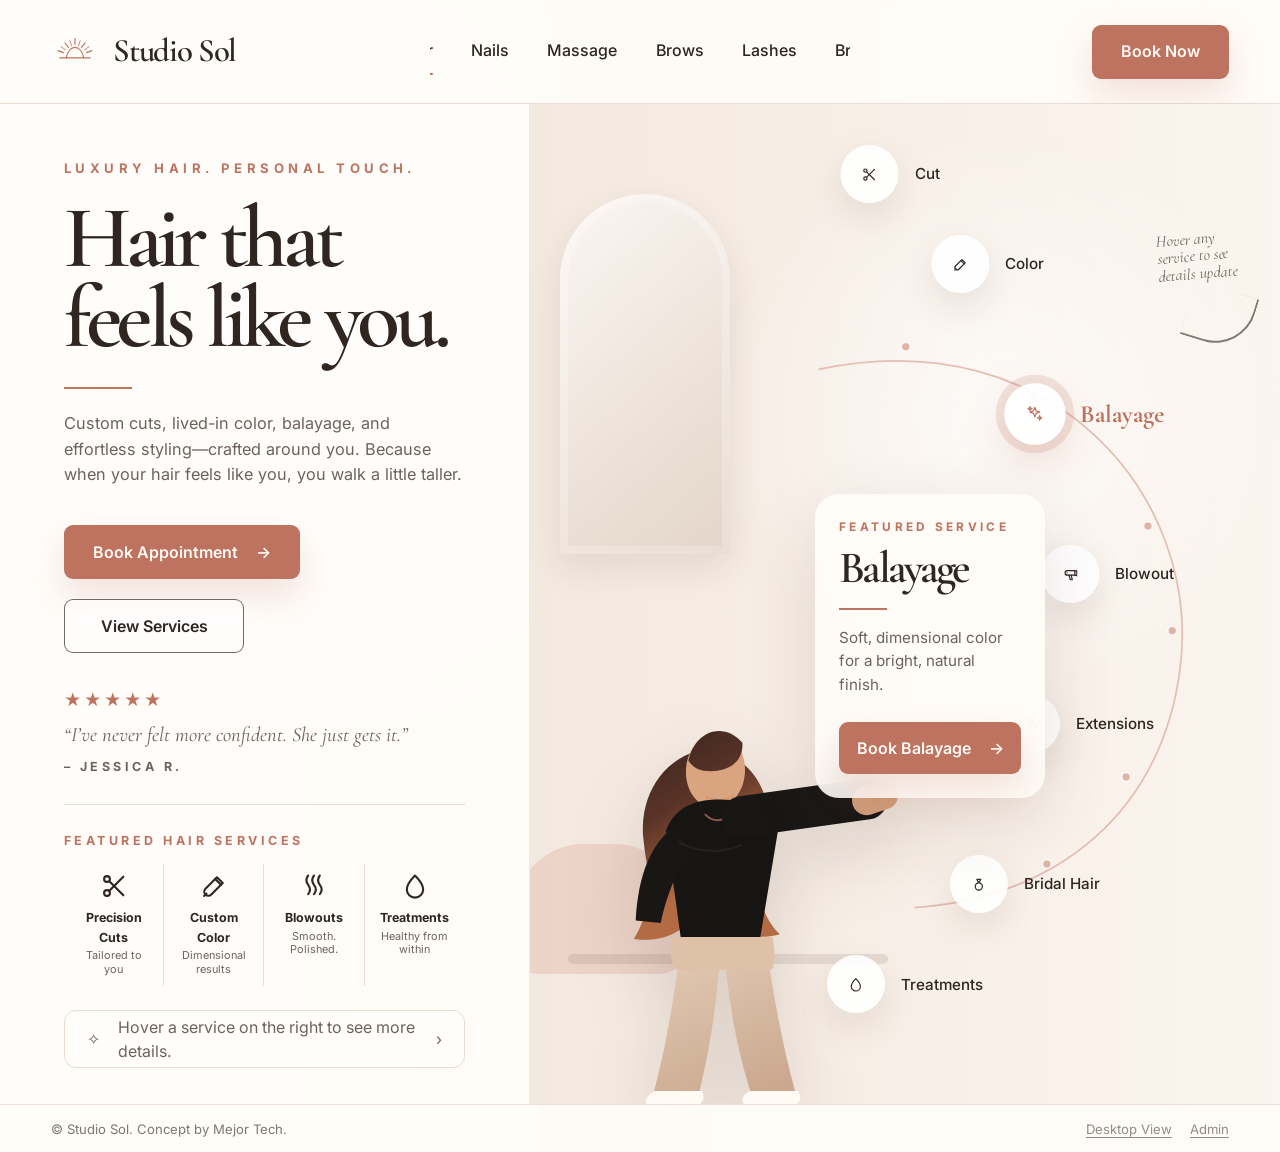
==== index.html @ 0f44be6f "Use fixed model layer and rotating pointer layer markup" ====
<!doctype html>
<html lang="en">
  <head>
    <meta charset="UTF-8" />
    <meta name="viewport" content="width=device-width, initial-scale=1.0" />
    <meta name="description" content="Studio Sol salon landing page concept by Mejor Tech." />
    <title>Studio Sol | Hair that feels like you.</title>
    <link rel="preconnect" href="https://fonts.googleapis.com" />
    <link rel="preconnect" href="https://fonts.gstatic.com" crossorigin />
    <link href="https://fonts.googleapis.com/css2?family=Cormorant+Garamond:wght@500;600;700&family=Inter:wght@400;500;600;700&display=swap" rel="stylesheet" />
    <link rel="preload" href="assets/stylist-body-placeholder.svg" as="image" />
    <link rel="preload" href="assets/stylist-mobile-base.svg" as="image" media="(max-width: 900px)" />
    <link rel="stylesheet" href="styles.css" />
    <script src="app.js" defer></script>
  </head>
  <body>
    <div class="site-frame">
      <header class="site-header" aria-label="Main navigation">
        <a class="brand" href="#top" aria-label="Studio Sol home"><img src="assets/studio-sol-mark.svg" alt="" class="brand__mark" /><span class="brand__name">Studio Sol</span></a>
        <nav class="category-nav" aria-label="Service categories"><a class="category-nav__link category-nav__link--active" href="#hair">Hair</a><a class="category-nav__link" href="#nails">Nails</a><a class="category-nav__link" href="#massage">Massage</a><a class="category-nav__link" href="#brows">Brows</a><a class="category-nav__link" href="#lashes">Lashes</a><a class="category-nav__link" href="#bridal">Bridal</a></nav>
        <a class="button button--small" href="#book">Book Now</a>
      </header>

      <main id="top" class="landing-grid" aria-label="Studio Sol landing page">
        <section class="copy-column" aria-labelledby="hero-title"><div class="copy-column__inner"><p class="eyebrow">Luxury Hair. Personal Touch.</p><h1 id="hero-title" class="hero-title">Hair that feels like you.</h1><div class="title-rule" aria-hidden="true"></div><p class="hero-copy">Custom cuts, lived-in color, balayage, and effortless styling—crafted around you. Because when your hair feels like you, you walk a little taller.</p><div class="hero-actions" aria-label="Primary actions"><a class="button button--primary" href="#book"><span>Book Appointment</span><span aria-hidden="true">→</span></a><a class="button button--secondary" href="#services">View Services</a></div>
          <article class="mobile-service-card" aria-label="Featured service"><div class="mobile-service-card__copy"><p>Featured Service</p><h2 data-service-title>Balayage</h2><span aria-hidden="true"></span><p data-service-description>Soft, dimensional color for a bright, natural finish.</p><a class="button button--primary button--mobile-card" href="#book-balayage" data-service-cta><span>Book Balayage</span><span aria-hidden="true">→</span></a></div><img src="assets/balayage-thumbnail.svg" alt="Dimensional brunette balayage hair waves" /></article>
          <aside class="testimonial" aria-label="Client testimonial"><div class="stars" aria-label="5 star rating">★★★★★</div><blockquote>“I’ve never felt more confident. She just gets it.”</blockquote><p class="testimonial__name">– Jessica R.</p></aside>
          <section class="featured-services" aria-labelledby="featured-title"><h2 id="featured-title">Featured Hair Services</h2><div class="featured-services__grid"><article class="mini-service"><svg aria-hidden="true"><use href="assets/service-icons.svg#icon-scissors"></use></svg><h3>Precision Cuts</h3><p>Tailored to you</p></article><article class="mini-service"><svg aria-hidden="true"><use href="assets/service-icons.svg#icon-brush"></use></svg><h3>Custom Color</h3><p>Dimensional results</p></article><article class="mini-service"><svg aria-hidden="true"><use href="assets/service-icons.svg#icon-waves"></use></svg><h3>Blowouts</h3><p>Smooth. Polished.</p></article><article class="mini-service"><svg aria-hidden="true"><use href="assets/service-icons.svg#icon-droplet"></use></svg><h3>Treatments</h3><p>Healthy from within</p></article></div></section><p class="helper-pill"><span aria-hidden="true">✧</span><span>Hover a service on the right to see more details.</span><span aria-hidden="true">›</span></p></div></section>

        <section class="visual-column" aria-labelledby="services-title" data-photo-mode="showcase" data-pointing-mode="arm">
          <div class="visual-stage visual-stage--desktop"><div class="salon-backdrop" aria-hidden="true"><div class="salon-backdrop__mirror"></div><div class="salon-backdrop__chair"></div><div class="salon-backdrop__shelf"></div></div>
            <div class="stylist-guide model-composite model-composite--desktop" role="img" aria-label="Salon stylist with a fixed photo layer and a movable pointing layer" style="aspect-ratio:410/690;"><img class="model-layer model-body" style="position:absolute;inset:0;width:100%;height:auto;max-width:none;" src="assets/stylist-body-placeholder.svg" alt="" aria-hidden="true" /><span class="model-layer model-arm" aria-hidden="true" style="position:absolute;left:51.5%;top:31.5%;width:62%;height:9%;border-radius:999px;background:#191716;transform-origin:8% 50%;transform:rotate(var(--arm-angle,-8deg));transition:transform 260ms ease,opacity 180ms ease;"><span aria-hidden="true" style="position:absolute;right:-6%;top:14%;width:28%;height:72%;border-radius:999px;background:#d9a47f;transform:rotate(-10deg);"></span></span></div>
            <svg class="service-arc" viewBox="0 0 620 720" aria-hidden="true"><path class="service-arc__path" d="M150 72 C420 15 590 220 565 415 C545 575 430 678 260 690" /><circle cx="250" cy="46" r="5" /><circle cx="395" cy="102" r="5" /><circle cx="528" cy="252" r="5" /><circle cx="556" cy="372" r="5" /><circle cx="503" cy="540" r="5" /><circle cx="412" cy="640" r="5" /></svg>
            <div class="service-node service-node--cut" data-service-id="cut" style="--x: 48%; --y: 7%;"><button type="button" aria-label="View Cut details"><svg aria-hidden="true"><use href="assets/service-icons.svg#icon-scissors"></use></svg></button><span>Cut</span></div><div class="service-node service-node--color" data-service-id="color" style="--x: 61%; --y: 16%;"><button type="button" aria-label="View Color details"><svg aria-hidden="true"><use href="assets/service-icons.svg#icon-brush"></use></svg></button><span>Color</span></div><div class="service-node service-node--active service-node--balayage" data-service-id="balayage" style="--x: 74%; --y: 31%;"><button type="button" aria-label="View Balayage details" aria-pressed="true"><svg aria-hidden="true"><use href="assets/service-icons.svg#icon-sparkle"></use></svg></button><span>Balayage</span></div><div class="service-node service-node--blowout" data-service-id="blowout" style="--x: 77%; --y: 47%;"><button type="button" aria-label="View Blowout details"><svg aria-hidden="true"><use href="assets/service-icons.svg#icon-dryer"></use></svg></button><span>Blowout</span></div><div class="service-node service-node--extensions" data-service-id="extensions" style="--x: 73%; --y: 62%;"><button type="button" aria-label="View Extensions details"><svg aria-hidden="true"><use href="assets/service-icons.svg#icon-waves"></use></svg></button><span>Extensions</span></div><div class="service-node service-node--bridal" data-service-id="bridal" style="--x: 66%; --y: 78%;"><button type="button" aria-label="View Bridal Hair details"><svg aria-hidden="true"><use href="assets/service-icons.svg#icon-ring"></use></svg></button><span>Bridal Hair</span></div><div class="service-node service-node--treatments" data-service-id="treatments" style="--x: 50%; --y: 88%;"><button type="button" aria-label="View Treatments details"><svg aria-hidden="true"><use href="assets/service-icons.svg#icon-droplet"></use></svg></button><span>Treatments</span></div>
            <article class="service-card" aria-label="Featured service"><p>Featured Service</p><h2 id="services-title" data-service-title>Balayage</h2><div class="title-rule title-rule--card" aria-hidden="true"></div><p class="service-card__copy" data-service-description>Soft, dimensional color for a bright, natural finish.</p><a class="button button--primary button--card" href="#book-balayage" data-service-cta><span>Book Balayage</span><span aria-hidden="true">→</span></a></article><p class="hover-note" aria-hidden="true">Hover any<br />service to see<br />details update</p></div>

          <div class="mobile-arc-stage" aria-label="Tap a service to update details"><svg class="mobile-service-arc" viewBox="0 0 360 380" aria-hidden="true"><path class="mobile-service-arc__path" d="M40 250 C58 -54 302 -54 320 250" /><circle cx="112" cy="118" r="4" /><circle cx="248" cy="118" r="4" /><circle cx="58" cy="244" r="4" /><circle cx="302" cy="244" r="4" /></svg><div class="mobile-node mobile-node--cut" data-service-id="cut"><button type="button" aria-label="View Cut details"><svg aria-hidden="true"><use href="assets/service-icons.svg#icon-scissors"></use></svg></button><span>Cut</span></div><div class="mobile-node mobile-node--active mobile-node--balayage" data-service-id="balayage"><button type="button" aria-label="View Balayage details" aria-pressed="true"><svg aria-hidden="true"><use href="assets/service-icons.svg#icon-sparkle"></use></svg></button><span>Balayage</span></div><div class="mobile-node mobile-node--blowout" data-service-id="blowout"><button type="button" aria-label="View Blowout details"><svg aria-hidden="true"><use href="assets/service-icons.svg#icon-dryer"></use></svg></button><span>Blowout</span></div><div class="mobile-node mobile-node--color" data-service-id="color"><button type="button" aria-label="View Color details"><svg aria-hidden="true"><use href="assets/service-icons.svg#icon-brush"></use></svg></button><span>Color</span></div><div class="mobile-node mobile-node--extensions" data-service-id="extensions"><button type="button" aria-label="View Extensions details"><svg aria-hidden="true"><use href="assets/service-icons.svg#icon-waves"></use></svg></button><span>Extensions</span></div><div class="mobile-node mobile-node--treatments" data-service-id="treatments"><button type="button" aria-label="View Treatments details"><svg aria-hidden="true"><use href="assets/service-icons.svg#icon-droplet"></use></svg></button><span>Treatments</span></div><div class="mobile-node mobile-node--bridal" data-service-id="bridal"><button type="button" aria-label="View Bridal Hair details"><svg aria-hidden="true"><use href="assets/service-icons.svg#icon-ring"></use></svg></button><span>Bridal Hair</span></div><p class="tap-note" aria-hidden="true"><span>Tap a service</span><span>to update details</span></p><div class="mobile-stylist-guide model-composite model-composite--mobile" role="img" aria-label="Salon stylist upper torso with a fixed photo layer and a movable pointing layer" style="aspect-ratio:520/520;"><img class="model-layer model-body" style="position:absolute;inset:0;width:100%;height:auto;max-width:none;" src="assets/stylist-mobile-base.svg" alt="" aria-hidden="true" /><span class="model-layer model-arm" aria-hidden="true" style="position:absolute;left:62%;top:50%;width:58%;height:12%;border-radius:999px;background:#191716;transform-origin:8% 52%;transform:rotate(var(--arm-angle,-8deg));transition:transform 260ms ease,opacity 180ms ease;"><span aria-hidden="true" style="position:absolute;right:-6%;top:14%;width:28%;height:72%;border-radius:999px;background:#d9a47f;transform:rotate(-10deg);"></span></span></div></div>
        </section>
      </main>
      <footer class="site-footer"><p>© Studio Sol. Concept by Mejor Tech.</p><nav class="footer-links" aria-label="Footer links"><a href="?view=desktop">Desktop View</a><a href="/admin/sign-in">Admin</a></nav></footer>
    </div>
  </body>
</html>
---- styles.css ----
:root {
  --color-cream: #fbf7f1;
  --color-surface: #fffdf9;
  --color-text: #2f2521;
  --color-muted: #6d625d;
  --color-line: #eadbd1;
  --color-accent: #bd735f;
  --color-accent-dark: #9d594a;
  --color-accent-soft: #dfb3a5;
  --shadow-card: 0 24px 70px rgba(72, 42, 31, 0.12);
  --shadow-soft: 0 14px 35px rgba(70, 42, 31, 0.1);
  --font-display: "Cormorant Garamond", Georgia, serif;
  --font-body: "Inter", system-ui, -apple-system, BlinkMacSystemFont, "Segoe UI", sans-serif;
  --header-height: 104px;
  --footer-height: 48px;
}

* {
  box-sizing: border-box;
}

html {
  min-width: 320px;
  color-scheme: light;
  scroll-behavior: smooth;
}

body {
  margin: 0;
  background: var(--color-cream);
  color: var(--color-text);
  font-family: var(--font-body);
  line-height: 1.55;
}

a {
  color: inherit;
  text-decoration: none;
}

img,
svg {
  display: block;
  max-width: 100%;
}

button {
  font: inherit;
}

.site-frame {
  min-height: 100vh;
  background:
    radial-gradient(circle at 26% 28%, rgba(255, 255, 255, 0.95), transparent 34%),
    linear-gradient(90deg, #fffdf9 0%, #fffaf5 42%, #f4eae1 42%, #fbf6f1 100%);
}

.site-header {
  height: var(--header-height);
  display: grid;
  grid-template-columns: minmax(210px, 1fr) minmax(420px, 1.15fr) minmax(150px, 1fr);
  align-items: center;
  gap: 24px;
  padding: 0 clamp(32px, 4vw, 70px);
  border-bottom: 1px solid rgba(221, 202, 190, 0.64);
  background: rgba(255, 253, 249, 0.88);
  backdrop-filter: blur(20px);
}

.brand {
  min-width: 0;
  display: inline-flex;
  align-items: center;
  gap: 14px;
  justify-self: start;
}

.brand__mark {
  width: 48px;
  flex: 0 0 auto;
}

.brand__name {
  font-family: var(--font-display);
  font-size: clamp(2.05rem, 2.5vw, 3rem);
  font-weight: 600;
  letter-spacing: -0.04em;
  white-space: nowrap;
}

.category-nav {
  min-width: 0;
  display: flex;
  align-items: center;
  justify-content: center;
  gap: clamp(28px, 3vw, 56px);
  overflow: hidden;
}

.category-nav__link {
  position: relative;
  padding: 10px 0 12px;
  font-size: 1rem;
  font-weight: 500;
  white-space: nowrap;
}

.category-nav__link::after {
  content: "";
  position: absolute;
  left: 0;
  right: 0;
  bottom: 0;
  height: 2px;
  border-radius: 999px;
  background: transparent;
}

.category-nav__link--active::after,
.category-nav__link:hover::after,
.category-nav__link:focus-visible::after {
  background: var(--color-accent);
}

.button {
  display: inline-flex;
  align-items: center;
  justify-content: center;
  gap: 18px;
  min-height: 54px;
  border-radius: 9px;
  border: 1px solid transparent;
  padding: 0 28px;
  font-weight: 600;
  white-space: nowrap;
  transition: transform 180ms ease, box-shadow 180ms ease, background 180ms ease;
}

.button:focus-visible,
.service-node button:focus-visible,
.mobile-node button:focus-visible,
.category-nav__link:focus-visible,
.site-footer a:focus-visible {
  outline: 3px solid rgba(189, 115, 95, 0.38);
  outline-offset: 4px;
}

.button:hover {
  transform: translateY(-1px);
}

.button--small,
.button--primary {
  background: var(--color-accent);
  color: #fff9f4;
  box-shadow: 0 16px 36px rgba(189, 115, 95, 0.2);
}

.button--small {
  justify-self: end;
  min-height: 54px;
}

.button--primary:hover {
  background: var(--color-accent-dark);
}

.button--secondary {
  min-width: 180px;
  color: var(--color-text);
  background: rgba(255, 255, 255, 0.62);
  border-color: rgba(47, 37, 33, 0.68);
}

/* Desktop is a true two-column grid. Text cannot overlap the visual column. */
.landing-grid {
  min-height: calc(100vh - var(--header-height) - var(--footer-height));
  display: grid;
  grid-template-columns: minmax(0, 41.4%) minmax(0, 58.6%);
  grid-template-areas: "copy visual";
  isolation: isolate;
  overflow: hidden;
}

.copy-column,
.visual-column {
  min-width: 0;
  position: relative;
}

.copy-column {
  grid-area: copy;
  overflow: auto;
  overscroll-behavior: contain;
  background: rgba(255, 253, 249, 0.7);
  border-right: 1px solid rgba(238, 223, 213, 0.7);
}

.copy-column__inner {
  width: min(100%, 610px);
  min-width: 0;
  padding: clamp(42px, 6vh, 82px) clamp(28px, 5vw, 72px) 36px;
}

.copy-column__inner > * {
  min-width: 0;
  max-width: 100%;
  overflow-wrap: anywhere;
}

.eyebrow {
  margin: 0 0 20px;
  color: var(--color-accent);
  font-size: 0.82rem;
  font-weight: 700;
  letter-spacing: 0.34em;
  text-transform: uppercase;
}

.hero-title {
  max-width: 560px;
  margin: 0;
  font-family: var(--font-display);
  font-size: clamp(4rem, 6.9vw, 6.8rem);
  line-height: 0.9;
  font-weight: 600;
  letter-spacing: -0.06em;
  overflow-wrap: anywhere;
}

.title-rule {
  width: 68px;
  height: 2px;
  margin: 30px 0 22px;
  background: var(--color-accent);
}

.hero-copy {
  max-width: 480px;
  margin: 0;
  color: var(--color-muted);
  font-size: clamp(1.02rem, 1.2vw, 1.2rem);
}

.hero-actions {
  display: flex;
  flex-wrap: wrap;
  gap: 20px;
  margin: 38px 0 34px;
}

.mobile-service-card {
  display: none;
}

.testimonial {
  max-width: 510px;
  margin: 0;
  padding: 0 0 28px;
  border-bottom: 1px solid var(--color-line);
  color: var(--color-muted);
}

.stars {
  color: var(--color-accent);
  letter-spacing: 0.18em;
  font-size: 1.05rem;
  margin-bottom: 8px;
}

.testimonial blockquote {
  margin: 0 0 8px;
  font-family: var(--font-display);
  font-size: 1.28rem;
  font-style: italic;
  line-height: 1.35;
}

.testimonial__name {
  margin: 0;
  font-size: 0.78rem;
  font-weight: 700;
  letter-spacing: 0.28em;
  text-transform: uppercase;
}

.featured-services {
  max-width: 560px;
  margin-top: 26px;
}

.featured-services h2 {
  margin: 0 0 14px;
  color: var(--color-accent);
  font-size: 0.78rem;
  font-weight: 700;
  letter-spacing: 0.28em;
  text-transform: uppercase;
}

.featured-services__grid {
  display: grid;
  grid-template-columns: repeat(4, minmax(0, 1fr));
}

.mini-service {
  min-width: 0;
  padding: 8px 14px 10px;
  text-align: center;
  border-right: 1px solid var(--color-line);
}

.mini-service:last-child {
  border-right: 0;
}

.mini-service svg {
  width: 28px;
  height: 28px;
  margin: 0 auto 8px;
  color: var(--color-text);
  stroke-width: 1.8;
}

.mini-service h3 {
  margin: 0 0 2px;
  font-size: 0.78rem;
  font-weight: 700;
}

.mini-service p {
  margin: 0;
  color: var(--color-muted);
  font-size: 0.68rem;
  line-height: 1.25;
}

.helper-pill {
  max-width: 540px;
  min-height: 58px;
  margin: 24px 0 0;
  padding: 0 22px;
  display: flex;
  align-items: center;
  justify-content: space-between;
  gap: 18px;
  color: var(--color-muted);
  border: 1px solid var(--color-line);
  border-radius: 12px;
  background: rgba(255, 255, 255, 0.44);
}

.visual-column {
  grid-area: visual;
  overflow: hidden;
  background:
    radial-gradient(circle at 62% 31%, rgba(255, 255, 255, 0.65), transparent 34%),
    linear-gradient(90deg, #f4e9df 0%, #fbf5ef 100%);
}

.visual-stage--desktop {
  position: relative;
  width: 100%;
  min-height: 100%;
  height: calc(100vh - var(--header-height) - var(--footer-height));
  overflow: hidden;
  container-type: inline-size;
}

.mobile-arc-stage {
  display: none;
}

.salon-backdrop {
  position: absolute;
  inset: 0;
  overflow: hidden;
}

.salon-backdrop__mirror {
  position: absolute;
  left: 4%;
  top: 9%;
  width: 170px;
  height: 360px;
  border-radius: 999px 999px 24px 24px;
  background: linear-gradient(135deg, rgba(255, 255, 255, 0.62), rgba(154, 119, 92, 0.2));
  box-shadow: inset 0 0 0 8px rgba(255, 255, 255, 0.22), var(--shadow-soft);
}

.salon-backdrop__chair {
  position: absolute;
  left: -16px;
  bottom: 13%;
  width: 170px;
  height: 130px;
  border-radius: 70px 70px 24px 24px;
  background: rgba(216, 154, 136, 0.28);
}

.salon-backdrop__shelf {
  position: absolute;
  left: 5%;
  bottom: 14%;
  width: 320px;
  height: 10px;
  border-radius: 999px;
  background: rgba(101, 75, 62, 0.12);
}

.stylist-guide {
  position: absolute;
  left: clamp(34px, 7cqw, 94px);
  bottom: -4px;
  z-index: 3;
  width: clamp(270px, 35cqw, 470px);
  height: auto;
  pointer-events: none;
  user-select: none;
  filter: drop-shadow(0 28px 36px rgba(69, 42, 30, 0.16));
}

.service-arc {
  position: absolute;
  z-index: 2;
  right: clamp(52px, 7cqw, 104px);
  top: clamp(28px, 6vh, 58px);
  width: min(72%, 660px);
  height: calc(100% - 76px);
  color: var(--color-accent-soft);
  overflow: visible;
}

.service-arc__path,
.mobile-service-arc__path {
  fill: none;
  stroke: currentColor;
  stroke-width: 2;
  opacity: 0.82;
}

.service-arc circle,
.mobile-service-arc circle {
  fill: var(--color-accent-soft);
  stroke: rgba(255, 255, 255, 0.72);
  stroke-width: 2;
}

.service-node {
  --node-size: clamp(58px, 6cqw, 76px);
  position: absolute;
  z-index: 6;
  left: var(--x);
  top: var(--y);
  transform: translate(-50%, -50%);
  display: flex;
  align-items: center;
  gap: 16px;
  min-width: max-content;
}

.service-node button,
.mobile-node button {
  border: 0;
  border-radius: 50%;
  display: grid;
  place-items: center;
  background: rgba(255, 255, 255, 0.93);
  color: var(--color-text);
  box-shadow: var(--shadow-soft);
  cursor: pointer;
  transition: transform 180ms ease, box-shadow 180ms ease, color 180ms ease;
}

.service-node button {
  width: var(--node-size);
  height: var(--node-size);
}

.service-node svg,
.mobile-node svg {
  width: 34%;
  height: 34%;
  stroke-width: 1.8;
}

.service-node span {
  color: var(--color-text);
  font-size: clamp(0.95rem, 1.15cqw, 1.12rem);
  font-weight: 500;
  white-space: nowrap;
}

.service-node button:hover,
.service-node button:focus-visible,
.service-node--active button,
.mobile-node button:hover,
.mobile-node button:focus-visible,
.mobile-node--active button {
  transform: scale(1.06);
  color: var(--color-accent);
  box-shadow: 0 16px 40px rgba(189, 115, 95, 0.22);
}

.service-node--active button,
.mobile-node--active button {
  outline: 8px solid rgba(189, 115, 95, 0.18);
}

.service-node--active span {
  color: var(--color-accent);
  font-family: var(--font-display);
  font-size: clamp(1.55rem, 2cqw, 2.15rem);
  font-weight: 700;
}

.service-card {
  position: absolute;
  z-index: 7;
  left: clamp(280px, 38cqw, 440px);
  top: 39%;
  width: clamp(230px, 24cqw, 306px);
  min-width: 0;
  padding: clamp(24px, 3cqw, 34px);
  border-radius: 24px;
  background: rgba(255, 253, 249, 0.88);
  box-shadow: var(--shadow-card);
  backdrop-filter: blur(16px);
}

.service-card p:first-child {
  margin: 0 0 12px;
  color: var(--color-accent);
  font-size: 0.74rem;
  font-weight: 700;
  letter-spacing: 0.28em;
  text-transform: uppercase;
}

.service-card h2 {
  margin: 0;
  font-family: var(--font-display);
  font-size: clamp(2.8rem, 4.2cqw, 4.1rem);
  line-height: 0.92;
  font-weight: 600;
  letter-spacing: -0.06em;
  overflow-wrap: anywhere;
}

.title-rule--card {
  margin: 18px 0 16px;
  width: 48px;
}

.service-card__copy {
  margin: 0 0 26px;
  color: var(--color-muted);
  font-size: clamp(0.95rem, 1.2cqw, 1.12rem);
  overflow-wrap: anywhere;
}

.button--card {
  width: 100%;
  min-height: 52px;
  padding-inline: 18px;
}

.hover-note {
  position: absolute;
  right: clamp(30px, 4cqw, 58px);
  top: 11%;
  z-index: 8;
  color: var(--color-muted);
  font-family: var(--font-display);
  font-size: clamp(1rem, 1.35cqw, 1.35rem);
  font-style: italic;
  line-height: 1.08;
  transform: rotate(-5deg);
}

.hover-note::after {
  content: "";
  display: block;
  width: 64px;
  height: 54px;
  margin: 8px 0 0 24px;
  border-right: 2px solid currentColor;
  border-bottom: 2px solid currentColor;
  border-radius: 0 0 42px 0;
  transform: rotate(22deg);
  opacity: 0.85;
}

.site-footer {
  min-height: var(--footer-height);
  display: flex;
  align-items: center;
  justify-content: space-between;
  gap: 18px;
  padding: 0 clamp(32px, 4vw, 70px);
  color: rgba(47, 37, 33, 0.62);
  font-size: 0.82rem;
  background: rgba(255, 253, 249, 0.92);
  border-top: 1px solid rgba(221, 202, 190, 0.58);
}

.site-footer p {
  margin: 0;
}

.footer-links {
  display: inline-flex;
  align-items: center;
  gap: 18px;
}

.site-footer a {
  color: rgba(47, 37, 33, 0.52);
  text-decoration: underline;
  text-underline-offset: 3px;
}

@media (max-width: 1150px) {
  .site-header {
    grid-template-columns: minmax(190px, 1fr) minmax(360px, 1.2fr) auto;
    gap: 18px;
    padding-inline: 28px;
  }

  .category-nav {
    gap: 24px;
  }

  .landing-grid {
    grid-template-columns: minmax(0, 44%) minmax(0, 56%);
  }

  .featured-services__grid {
    grid-template-columns: repeat(2, minmax(0, 1fr));
  }

  .mini-service:nth-child(2) {
    border-right: 0;
  }

  .mini-service:nth-child(n + 3) {
    border-top: 1px solid var(--color-line);
  }
}

@media (max-width: 900px) {
  :root {
    --header-height: auto;
    --footer-height: 54px;
  }

  body,
  .site-frame {
    background: #fffaf4;
  }

  .site-header {
    min-height: 132px;
    grid-template-columns: minmax(0, 1fr) auto auto;
    grid-template-areas:
      "brand menu button"
      "nav nav nav";
    gap: 14px;
    padding: 22px 20px 0;
    background: rgba(255, 253, 249, 0.96);
  }

  .brand {
    grid-area: brand;
  }

  .brand__mark {
    width: 42px;
  }

  .brand__name {
    font-size: clamp(2rem, 9vw, 2.75rem);
  }

  .site-header::after {
    content: "☰";
    grid-area: menu;
    font-size: 1.9rem;
    line-height: 1;
    color: var(--color-text);
    transform: translateY(-1px);
  }

  .button--small {
    grid-area: button;
    min-height: 58px;
    padding-inline: 22px;
  }

  .category-nav {
    grid-area: nav;
    width: calc(100% + 40px);
    margin-inline: -20px;
    justify-content: flex-start;
    gap: 30px;
    overflow-x: auto;
    padding: 0 20px 14px;
    border-top: 1px solid rgba(221, 202, 190, 0.54);
    border-bottom: 1px solid rgba(221, 202, 190, 0.54);
  }

  .category-nav__link {
    font-size: 1rem;
    padding-top: 14px;
  }

  .landing-grid {
    min-height: auto;
    grid-template-columns: minmax(0, 1fr);
    grid-template-areas:
      "copy"
      "visual";
    overflow: visible;
    background: #fffaf4;
  }

  .copy-column {
    overflow: visible;
    border-right: 0;
    background: #fffaf4;
  }

  .copy-column__inner {
    width: min(100%, 720px);
    margin-inline: auto;
    padding: 42px 22px 22px;
    text-align: center;
  }

  .eyebrow {
    margin-bottom: 24px;
    font-size: 0.76rem;
    letter-spacing: 0.31em;
  }

  .hero-title {
    margin-inline: auto;
    max-width: 580px;
    font-size: clamp(4rem, 16vw, 5.5rem);
    line-height: 0.88;
  }

  .title-rule {
    margin: 28px auto 22px;
  }

  .hero-copy {
    margin-inline: auto;
    max-width: 560px;
    font-size: clamp(1rem, 4.2vw, 1.12rem);
    line-height: 1.45;
  }

  .hero-actions {
    justify-content: center;
    margin: 34px auto 16px;
    gap: 14px;
  }

  .hero-actions .button {
    width: min(100%, 360px);
  }

  .mobile-service-card {
    display: grid;
    grid-template-columns: minmax(0, 1fr) minmax(106px, 154px);
    gap: 18px;
    align-items: center;
    width: min(100%, 560px);
    margin: 34px auto 0;
    padding: 24px;
    text-align: left;
    border: 1px solid rgba(234, 219, 209, 0.92);
    border-radius: 18px;
    background: rgba(255, 253, 249, 0.92);
    box-shadow: 0 18px 44px rgba(72, 42, 31, 0.08);
  }

  .mobile-service-card__copy p:first-child {
    margin: 0 0 6px;
    color: var(--color-accent);
    font-size: 0.68rem;
    font-weight: 700;
    letter-spacing: 0.28em;
    text-transform: uppercase;
  }

  .mobile-service-card h2 {
    margin: 0;
    font-family: var(--font-display);
    font-size: clamp(3rem, 11vw, 4rem);
    line-height: 0.88;
    letter-spacing: -0.06em;
    font-weight: 600;
  }

  .mobile-service-card__copy span[aria-hidden="true"] {
    display: block;
    width: 46px;
    height: 2px;
    margin: 16px 0 14px;
    background: var(--color-accent);
  }

  .mobile-service-card__copy p:last-of-type {
    margin: 0 0 18px;
    color: var(--color-muted);
    font-size: 0.98rem;
    line-height: 1.35;
  }

  .mobile-service-card img {
    width: 100%;
    border-radius: 16px;
    box-shadow: var(--shadow-soft);
  }

  .button--mobile-card {
    min-height: 48px;
    padding-inline: 16px;
    width: fit-content;
  }

  .testimonial,
  .featured-services,
  .helper-pill,
  .visual-stage--desktop {
    display: none;
  }

  .visual-column {
    overflow: hidden;
    background: #fffaf4;
  }

  .mobile-arc-stage {
    position: relative;
    display: block;
    width: min(100%, 430px);
    height: 500px;
    margin: 0 auto;
    overflow: hidden;
    background:
      radial-gradient(ellipse at 50% 8%, rgba(255, 255, 255, 0.96) 0%, rgba(255, 255, 255, 0.84) 42%, rgba(255, 250, 244, 0) 68%),
      linear-gradient(180deg, #fffaf4 0%, #f8eee6 100%);
  }

  .mobile-service-arc {
    position: absolute;
    left: 50%;
    top: 12px;
    z-index: 4;
    width: min(94vw, 390px);
    height: 265px;
    transform: translateX(-50%);
    color: var(--color-accent-soft);
    overflow: visible;
  }

  .mobile-stylist-guide {
    position: absolute;
    left: 50%;
    bottom: -70px;
    z-index: 3;
    width: min(96vw, 405px);
    max-width: none;
    transform: translateX(-50%);
    filter: drop-shadow(0 20px 34px rgba(69, 42, 30, 0.14));
    pointer-events: none;
    user-select: none;
  }

  .mobile-node {
    position: absolute;
    z-index: 8;
    display: grid;
    justify-items: center;
    gap: 6px;
    width: 76px;
    text-align: center;
    transform: translate(-50%, -50%);
  }

  .mobile-node button {
    width: 50px;
    height: 50px;
  }

  .mobile-node svg {
    width: 32%;
    height: 32%;
  }

  .mobile-node span {
    max-width: 76px;
    color: var(--color-text);
    font-size: 0.78rem;
    font-weight: 700;
    line-height: 1.02;
  }

  .mobile-node--active button {
    width: 60px;
    height: 60px;
    outline-width: 7px;
  }

  .mobile-node--active span {
    color: var(--color-accent);
    font-family: var(--font-display);
    font-size: 1.42rem;
    font-weight: 700;
    line-height: 0.95;
    white-space: nowrap;
  }

  .mobile-node--balayage {
    left: 50%;
    top: 62px;
  }

  .mobile-node--cut {
    left: 30%;
    top: 128px;
  }

  .mobile-node--blowout {
    left: 70%;
    top: 128px;
  }

  .mobile-node--color {
    left: 20%;
    top: 235px;
  }

  .mobile-node--extensions {
    left: 80%;
    top: 235px;
  }

  .mobile-node--treatments {
    left: 20%;
    top: 345px;
  }

  .mobile-node--bridal {
    left: 80%;
    top: 345px;
  }

  .tap-note {
    position: absolute;
    left: 50%;
    top: 188px;
    z-index: 7;
    display: grid;
    width: 160px;
    transform: translateX(-50%);
    color: rgba(109, 98, 93, 0.82);
    font-family: var(--font-display);
    font-size: 1rem;
    font-style: italic;
    line-height: 1.05;
    text-align: center;
    pointer-events: none;
  }

  .tap-note::before {
    content: "↷";
    margin-bottom: 3px;
    color: var(--color-accent);
    font-size: 1.35rem;
    line-height: 1;
  }

  .site-footer {
    min-height: var(--footer-height);
    padding: 0 20px;
    font-size: 0.78rem;
  }
}

@media (max-width: 430px) {
  .site-header {
    padding-inline: 18px;
  }

  .brand__mark {
    width: 36px;
  }

  .brand__name {
    font-size: 2.25rem;
  }

  .button--small {
    min-height: 56px;
    padding-inline: 20px;
  }

  .category-nav {
    width: calc(100% + 36px);
    margin-inline: -18px;
    padding-inline: 18px;
    gap: 28px;
  }

  .copy-column__inner {
    padding-inline: 22px;
  }

  .mobile-service-card {
    grid-template-columns: minmax(0, 1fr) 118px;
    padding: 20px;
    gap: 14px;
  }

  .button--mobile-card {
    width: 100%;
  }

  .mobile-arc-stage {
    width: 100%;
    height: 485px;
  }

  .mobile-service-arc {
    top: 10px;
    width: 370px;
    height: 252px;
  }

  .mobile-stylist-guide {
    width: 390px;
    bottom: -68px;
  }

  .mobile-node {
    width: 72px;
  }

  .mobile-node button {
    width: 48px;
    height: 48px;
  }

  .mobile-node--active button {
    width: 58px;
    height: 58px;
  }

  .mobile-node span {
    max-width: 72px;
    font-size: 0.76rem;
  }

  .mobile-node--active span {
    font-size: 1.34rem;
  }

  .mobile-node--balayage {
    top: 58px;
  }

  .mobile-node--cut,
  .mobile-node--blowout {
    top: 120px;
  }

  .mobile-node--color,
  .mobile-node--extensions {
    top: 222px;
  }

  .mobile-node--treatments,
  .mobile-node--bridal {
    top: 326px;
  }

  .mobile-node--color,
  .mobile-node--treatments {
    left: 19%;
  }

  .mobile-node--extensions,
  .mobile-node--bridal {
    left: 81%;
  }

  .tap-note {
    top: 178px;
    font-size: 0.95rem;
  }

  .site-footer {
    flex-wrap: wrap;
    justify-content: center;
    padding-block: 10px;
  }
}

@media (max-width: 380px) {
  .mobile-arc-stage {
    height: 462px;
  }

  .mobile-service-arc {
    width: 344px;
    height: 236px;
  }

  .mobile-stylist-guide {
    width: 360px;
    bottom: -62px;
  }

  .mobile-node {
    width: 66px;
  }

  .mobile-node button {
    width: 44px;
    height: 44px;
  }

  .mobile-node--active button {
    width: 54px;
    height: 54px;
  }

  .mobile-node span {
    max-width: 66px;
    font-size: 0.72rem;
  }

  .mobile-node--active span {
    font-size: 1.22rem;
  }

  .mobile-node--cut {
    left: 29%;
  }

  .mobile-node--blowout {
    left: 71%;
  }

  .mobile-node--color,
  .mobile-node--treatments {
    left: 18%;
  }

  .mobile-node--extensions,
  .mobile-node--bridal {
    left: 82%;
  }
}

@media (prefers-reduced-motion: reduce) {
  *,
  *::before,
  *::after {
    scroll-behavior: auto !important;
    transition-duration: 0.001ms !important;
    animation-duration: 0.001ms !important;
    animation-iteration-count: 1 !important;
  }
}
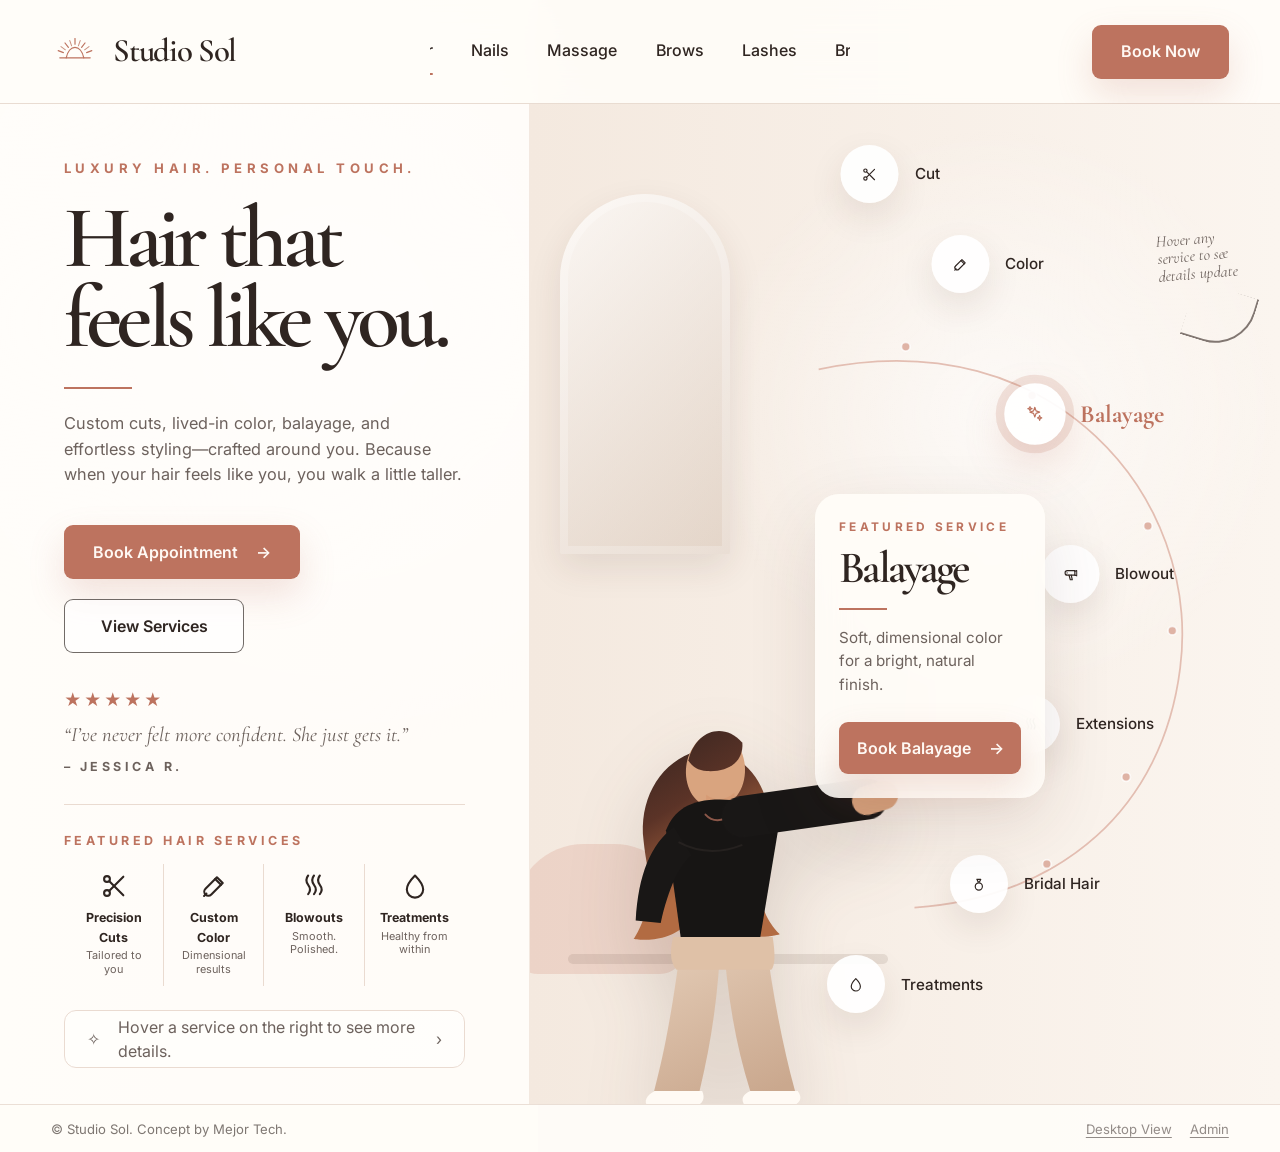
==== commit 375b7af6: "Add hybrid pointing fallback styles inline" ====
--- a/index.html
+++ b/index.html
@@ -11,6 +11,9 @@
     <link rel="preload" href="assets/stylist-body-placeholder.svg" as="image" />
     <link rel="preload" href="assets/stylist-mobile-base.svg" as="image" media="(max-width: 900px)" />
     <link rel="stylesheet" href="styles.css" />
+    <style>
+      .visual-column{--arm-angle:-8deg}.visual-column[data-pointing-mode="connector"] .model-arm{opacity:.58}.visual-column[data-pointing-mode="connector"] .service-arc__path,.visual-column[data-pointing-mode="connector"] .mobile-service-arc__path{stroke:var(--color-accent);opacity:1;filter:drop-shadow(0 0 6px rgba(189,115,95,.26))}.visual-column[data-pointing-mode="arm"] .service-arc__path,.visual-column[data-pointing-mode="arm"] .mobile-service-arc__path{stroke:var(--color-accent-soft);opacity:.82;filter:none}.model-arm{will-change:transform}.model-composite img{pointer-events:none;user-select:none}
+    </style>
     <script src="app.js" defer></script>
   </head>
   <body>
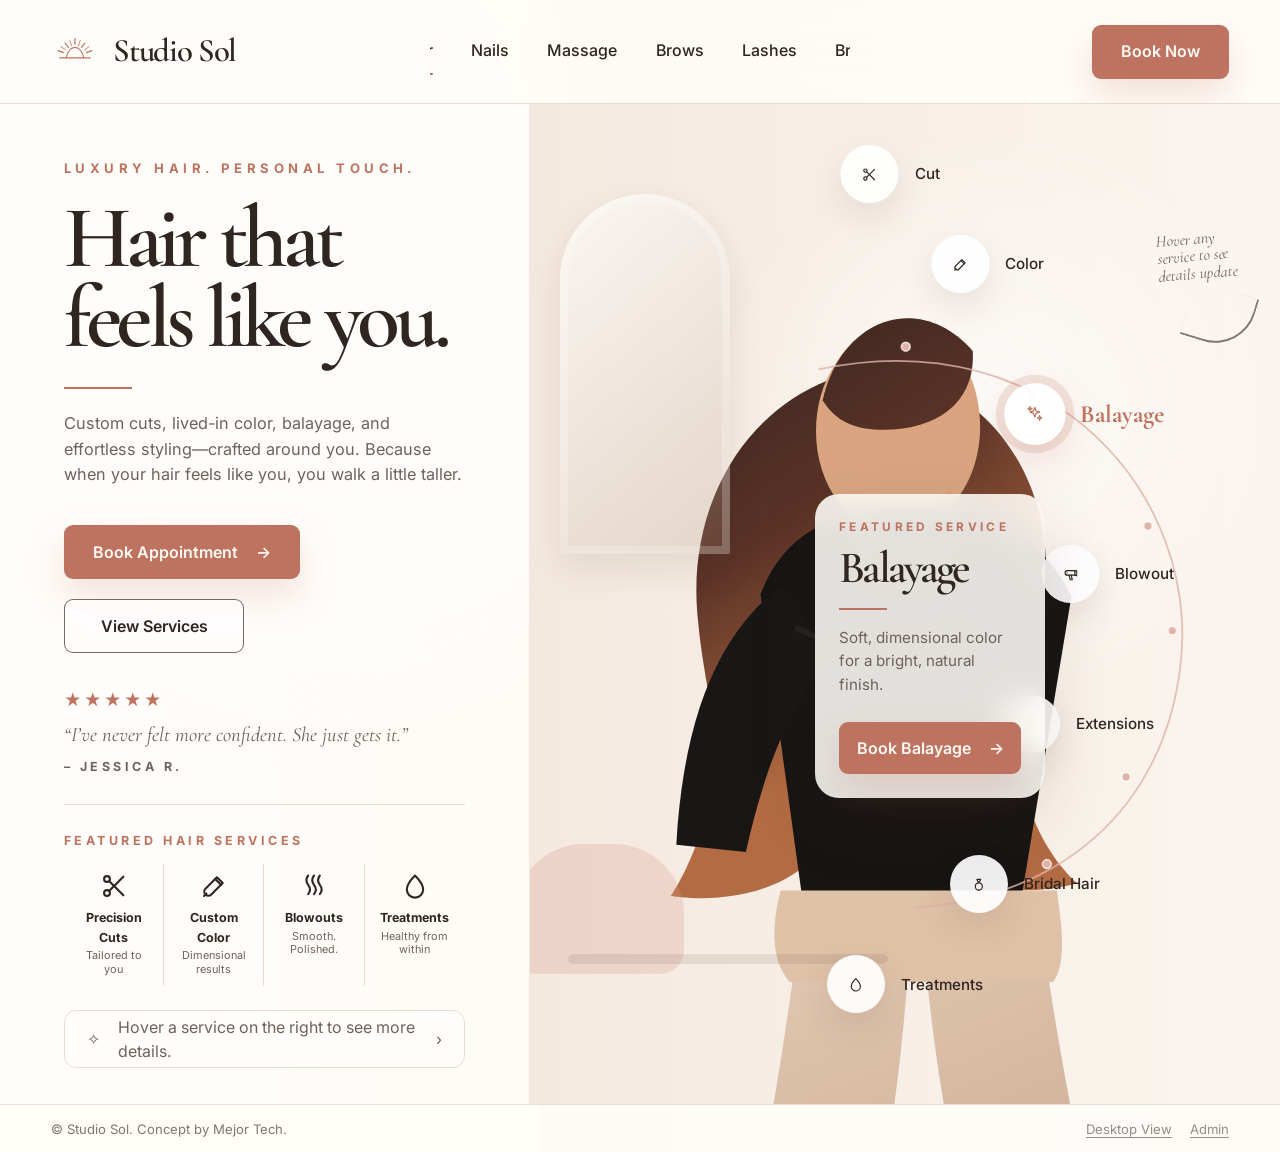
==== commit f842640f: "Clean mobile arc markup and composited model structure" ====
--- a/index.html
+++ b/index.html
@@ -5,42 +5,252 @@
     <meta name="viewport" content="width=device-width, initial-scale=1.0" />
     <meta name="description" content="Studio Sol salon landing page concept by Mejor Tech." />
     <title>Studio Sol | Hair that feels like you.</title>
+
     <link rel="preconnect" href="https://fonts.googleapis.com" />
     <link rel="preconnect" href="https://fonts.gstatic.com" crossorigin />
-    <link href="https://fonts.googleapis.com/css2?family=Cormorant+Garamond:wght@500;600;700&family=Inter:wght@400;500;600;700&display=swap" rel="stylesheet" />
+    <link
+      href="https://fonts.googleapis.com/css2?family=Cormorant+Garamond:wght@500;600;700&family=Inter:wght@400;500;600;700&display=swap"
+      rel="stylesheet"
+    />
+
     <link rel="preload" href="assets/stylist-body-placeholder.svg" as="image" />
     <link rel="preload" href="assets/stylist-mobile-base.svg" as="image" media="(max-width: 900px)" />
     <link rel="stylesheet" href="styles.css" />
-    <style>
-      .visual-column{--arm-angle:-8deg}.visual-column[data-pointing-mode="connector"] .model-arm{opacity:.58}.visual-column[data-pointing-mode="connector"] .service-arc__path,.visual-column[data-pointing-mode="connector"] .mobile-service-arc__path{stroke:var(--color-accent);opacity:1;filter:drop-shadow(0 0 6px rgba(189,115,95,.26))}.visual-column[data-pointing-mode="arm"] .service-arc__path,.visual-column[data-pointing-mode="arm"] .mobile-service-arc__path{stroke:var(--color-accent-soft);opacity:.82;filter:none}.model-arm{will-change:transform}.model-composite img{pointer-events:none;user-select:none}
-    </style>
     <script src="app.js" defer></script>
   </head>
+
   <body>
     <div class="site-frame">
       <header class="site-header" aria-label="Main navigation">
-        <a class="brand" href="#top" aria-label="Studio Sol home"><img src="assets/studio-sol-mark.svg" alt="" class="brand__mark" /><span class="brand__name">Studio Sol</span></a>
-        <nav class="category-nav" aria-label="Service categories"><a class="category-nav__link category-nav__link--active" href="#hair">Hair</a><a class="category-nav__link" href="#nails">Nails</a><a class="category-nav__link" href="#massage">Massage</a><a class="category-nav__link" href="#brows">Brows</a><a class="category-nav__link" href="#lashes">Lashes</a><a class="category-nav__link" href="#bridal">Bridal</a></nav>
+        <a class="brand" href="#top" aria-label="Studio Sol home">
+          <img src="assets/studio-sol-mark.svg" alt="" class="brand__mark" />
+          <span class="brand__name">Studio Sol</span>
+        </a>
+
+        <nav class="category-nav" aria-label="Service categories">
+          <a class="category-nav__link category-nav__link--active" href="#hair">Hair</a>
+          <a class="category-nav__link" href="#nails">Nails</a>
+          <a class="category-nav__link" href="#massage">Massage</a>
+          <a class="category-nav__link" href="#brows">Brows</a>
+          <a class="category-nav__link" href="#lashes">Lashes</a>
+          <a class="category-nav__link" href="#bridal">Bridal</a>
+        </nav>
+
         <a class="button button--small" href="#book">Book Now</a>
       </header>
 
       <main id="top" class="landing-grid" aria-label="Studio Sol landing page">
-        <section class="copy-column" aria-labelledby="hero-title"><div class="copy-column__inner"><p class="eyebrow">Luxury Hair. Personal Touch.</p><h1 id="hero-title" class="hero-title">Hair that feels like you.</h1><div class="title-rule" aria-hidden="true"></div><p class="hero-copy">Custom cuts, lived-in color, balayage, and effortless styling—crafted around you. Because when your hair feels like you, you walk a little taller.</p><div class="hero-actions" aria-label="Primary actions"><a class="button button--primary" href="#book"><span>Book Appointment</span><span aria-hidden="true">→</span></a><a class="button button--secondary" href="#services">View Services</a></div>
-          <article class="mobile-service-card" aria-label="Featured service"><div class="mobile-service-card__copy"><p>Featured Service</p><h2 data-service-title>Balayage</h2><span aria-hidden="true"></span><p data-service-description>Soft, dimensional color for a bright, natural finish.</p><a class="button button--primary button--mobile-card" href="#book-balayage" data-service-cta><span>Book Balayage</span><span aria-hidden="true">→</span></a></div><img src="assets/balayage-thumbnail.svg" alt="Dimensional brunette balayage hair waves" /></article>
-          <aside class="testimonial" aria-label="Client testimonial"><div class="stars" aria-label="5 star rating">★★★★★</div><blockquote>“I’ve never felt more confident. She just gets it.”</blockquote><p class="testimonial__name">– Jessica R.</p></aside>
-          <section class="featured-services" aria-labelledby="featured-title"><h2 id="featured-title">Featured Hair Services</h2><div class="featured-services__grid"><article class="mini-service"><svg aria-hidden="true"><use href="assets/service-icons.svg#icon-scissors"></use></svg><h3>Precision Cuts</h3><p>Tailored to you</p></article><article class="mini-service"><svg aria-hidden="true"><use href="assets/service-icons.svg#icon-brush"></use></svg><h3>Custom Color</h3><p>Dimensional results</p></article><article class="mini-service"><svg aria-hidden="true"><use href="assets/service-icons.svg#icon-waves"></use></svg><h3>Blowouts</h3><p>Smooth. Polished.</p></article><article class="mini-service"><svg aria-hidden="true"><use href="assets/service-icons.svg#icon-droplet"></use></svg><h3>Treatments</h3><p>Healthy from within</p></article></div></section><p class="helper-pill"><span aria-hidden="true">✧</span><span>Hover a service on the right to see more details.</span><span aria-hidden="true">›</span></p></div></section>
-
-        <section class="visual-column" aria-labelledby="services-title" data-photo-mode="showcase" data-pointing-mode="arm">
-          <div class="visual-stage visual-stage--desktop"><div class="salon-backdrop" aria-hidden="true"><div class="salon-backdrop__mirror"></div><div class="salon-backdrop__chair"></div><div class="salon-backdrop__shelf"></div></div>
-            <div class="stylist-guide model-composite model-composite--desktop" role="img" aria-label="Salon stylist with a fixed photo layer and a movable pointing layer" style="aspect-ratio:410/690;"><img class="model-layer model-body" style="position:absolute;inset:0;width:100%;height:auto;max-width:none;" src="assets/stylist-body-placeholder.svg" alt="" aria-hidden="true" /><span class="model-layer model-arm" aria-hidden="true" style="position:absolute;left:51.5%;top:31.5%;width:62%;height:9%;border-radius:999px;background:#191716;transform-origin:8% 50%;transform:rotate(var(--arm-angle,-8deg));transition:transform 260ms ease,opacity 180ms ease;"><span aria-hidden="true" style="position:absolute;right:-6%;top:14%;width:28%;height:72%;border-radius:999px;background:#d9a47f;transform:rotate(-10deg);"></span></span></div>
-            <svg class="service-arc" viewBox="0 0 620 720" aria-hidden="true"><path class="service-arc__path" d="M150 72 C420 15 590 220 565 415 C545 575 430 678 260 690" /><circle cx="250" cy="46" r="5" /><circle cx="395" cy="102" r="5" /><circle cx="528" cy="252" r="5" /><circle cx="556" cy="372" r="5" /><circle cx="503" cy="540" r="5" /><circle cx="412" cy="640" r="5" /></svg>
-            <div class="service-node service-node--cut" data-service-id="cut" style="--x: 48%; --y: 7%;"><button type="button" aria-label="View Cut details"><svg aria-hidden="true"><use href="assets/service-icons.svg#icon-scissors"></use></svg></button><span>Cut</span></div><div class="service-node service-node--color" data-service-id="color" style="--x: 61%; --y: 16%;"><button type="button" aria-label="View Color details"><svg aria-hidden="true"><use href="assets/service-icons.svg#icon-brush"></use></svg></button><span>Color</span></div><div class="service-node service-node--active service-node--balayage" data-service-id="balayage" style="--x: 74%; --y: 31%;"><button type="button" aria-label="View Balayage details" aria-pressed="true"><svg aria-hidden="true"><use href="assets/service-icons.svg#icon-sparkle"></use></svg></button><span>Balayage</span></div><div class="service-node service-node--blowout" data-service-id="blowout" style="--x: 77%; --y: 47%;"><button type="button" aria-label="View Blowout details"><svg aria-hidden="true"><use href="assets/service-icons.svg#icon-dryer"></use></svg></button><span>Blowout</span></div><div class="service-node service-node--extensions" data-service-id="extensions" style="--x: 73%; --y: 62%;"><button type="button" aria-label="View Extensions details"><svg aria-hidden="true"><use href="assets/service-icons.svg#icon-waves"></use></svg></button><span>Extensions</span></div><div class="service-node service-node--bridal" data-service-id="bridal" style="--x: 66%; --y: 78%;"><button type="button" aria-label="View Bridal Hair details"><svg aria-hidden="true"><use href="assets/service-icons.svg#icon-ring"></use></svg></button><span>Bridal Hair</span></div><div class="service-node service-node--treatments" data-service-id="treatments" style="--x: 50%; --y: 88%;"><button type="button" aria-label="View Treatments details"><svg aria-hidden="true"><use href="assets/service-icons.svg#icon-droplet"></use></svg></button><span>Treatments</span></div>
-            <article class="service-card" aria-label="Featured service"><p>Featured Service</p><h2 id="services-title" data-service-title>Balayage</h2><div class="title-rule title-rule--card" aria-hidden="true"></div><p class="service-card__copy" data-service-description>Soft, dimensional color for a bright, natural finish.</p><a class="button button--primary button--card" href="#book-balayage" data-service-cta><span>Book Balayage</span><span aria-hidden="true">→</span></a></article><p class="hover-note" aria-hidden="true">Hover any<br />service to see<br />details update</p></div>
-
-          <div class="mobile-arc-stage" aria-label="Tap a service to update details"><svg class="mobile-service-arc" viewBox="0 0 360 380" aria-hidden="true"><path class="mobile-service-arc__path" d="M40 250 C58 -54 302 -54 320 250" /><circle cx="112" cy="118" r="4" /><circle cx="248" cy="118" r="4" /><circle cx="58" cy="244" r="4" /><circle cx="302" cy="244" r="4" /></svg><div class="mobile-node mobile-node--cut" data-service-id="cut"><button type="button" aria-label="View Cut details"><svg aria-hidden="true"><use href="assets/service-icons.svg#icon-scissors"></use></svg></button><span>Cut</span></div><div class="mobile-node mobile-node--active mobile-node--balayage" data-service-id="balayage"><button type="button" aria-label="View Balayage details" aria-pressed="true"><svg aria-hidden="true"><use href="assets/service-icons.svg#icon-sparkle"></use></svg></button><span>Balayage</span></div><div class="mobile-node mobile-node--blowout" data-service-id="blowout"><button type="button" aria-label="View Blowout details"><svg aria-hidden="true"><use href="assets/service-icons.svg#icon-dryer"></use></svg></button><span>Blowout</span></div><div class="mobile-node mobile-node--color" data-service-id="color"><button type="button" aria-label="View Color details"><svg aria-hidden="true"><use href="assets/service-icons.svg#icon-brush"></use></svg></button><span>Color</span></div><div class="mobile-node mobile-node--extensions" data-service-id="extensions"><button type="button" aria-label="View Extensions details"><svg aria-hidden="true"><use href="assets/service-icons.svg#icon-waves"></use></svg></button><span>Extensions</span></div><div class="mobile-node mobile-node--treatments" data-service-id="treatments"><button type="button" aria-label="View Treatments details"><svg aria-hidden="true"><use href="assets/service-icons.svg#icon-droplet"></use></svg></button><span>Treatments</span></div><div class="mobile-node mobile-node--bridal" data-service-id="bridal"><button type="button" aria-label="View Bridal Hair details"><svg aria-hidden="true"><use href="assets/service-icons.svg#icon-ring"></use></svg></button><span>Bridal Hair</span></div><p class="tap-note" aria-hidden="true"><span>Tap a service</span><span>to update details</span></p><div class="mobile-stylist-guide model-composite model-composite--mobile" role="img" aria-label="Salon stylist upper torso with a fixed photo layer and a movable pointing layer" style="aspect-ratio:520/520;"><img class="model-layer model-body" style="position:absolute;inset:0;width:100%;height:auto;max-width:none;" src="assets/stylist-mobile-base.svg" alt="" aria-hidden="true" /><span class="model-layer model-arm" aria-hidden="true" style="position:absolute;left:62%;top:50%;width:58%;height:12%;border-radius:999px;background:#191716;transform-origin:8% 52%;transform:rotate(var(--arm-angle,-8deg));transition:transform 260ms ease,opacity 180ms ease;"><span aria-hidden="true" style="position:absolute;right:-6%;top:14%;width:28%;height:72%;border-radius:999px;background:#d9a47f;transform:rotate(-10deg);"></span></span></div></div>
+        <section class="copy-column" aria-labelledby="hero-title">
+          <div class="copy-column__inner">
+            <p class="eyebrow">Luxury Hair. Personal Touch.</p>
+            <h1 id="hero-title" class="hero-title">Hair that feels like you.</h1>
+            <div class="title-rule" aria-hidden="true"></div>
+
+            <p class="hero-copy">
+              Custom cuts, lived-in color, balayage, and effortless styling—crafted
+              around you. Because when your hair feels like you, you walk a little taller.
+            </p>
+
+            <div class="hero-actions" aria-label="Primary actions">
+              <a class="button button--primary" href="#book">
+                <span>Book Appointment</span>
+                <span aria-hidden="true">→</span>
+              </a>
+              <a class="button button--secondary" href="#services">View Services</a>
+            </div>
+
+            <article class="mobile-service-card" aria-label="Featured service">
+              <div class="mobile-service-card__copy">
+                <p>Featured Service</p>
+                <h2 data-service-title>Balayage</h2>
+                <span aria-hidden="true"></span>
+                <p data-service-description>Soft, dimensional color for a bright, natural finish.</p>
+                <a class="button button--primary button--mobile-card" href="#book-balayage" data-service-cta>
+                  <span>Book Balayage</span>
+                  <span aria-hidden="true">→</span>
+                </a>
+              </div>
+              <img src="assets/balayage-thumbnail.svg" alt="Dimensional brunette balayage hair waves" />
+            </article>
+
+            <aside class="testimonial" aria-label="Client testimonial">
+              <div class="stars" aria-label="5 star rating">★★★★★</div>
+              <blockquote>“I’ve never felt more confident. She just gets it.”</blockquote>
+              <p class="testimonial__name">– Jessica R.</p>
+            </aside>
+
+            <section class="featured-services" aria-labelledby="featured-title">
+              <h2 id="featured-title">Featured Hair Services</h2>
+              <div class="featured-services__grid">
+                <article class="mini-service">
+                  <svg aria-hidden="true"><use href="assets/service-icons.svg#icon-scissors"></use></svg>
+                  <h3>Precision Cuts</h3>
+                  <p>Tailored to you</p>
+                </article>
+                <article class="mini-service">
+                  <svg aria-hidden="true"><use href="assets/service-icons.svg#icon-brush"></use></svg>
+                  <h3>Custom Color</h3>
+                  <p>Dimensional results</p>
+                </article>
+                <article class="mini-service">
+                  <svg aria-hidden="true"><use href="assets/service-icons.svg#icon-waves"></use></svg>
+                  <h3>Blowouts</h3>
+                  <p>Smooth. Polished.</p>
+                </article>
+                <article class="mini-service">
+                  <svg aria-hidden="true"><use href="assets/service-icons.svg#icon-droplet"></use></svg>
+                  <h3>Treatments</h3>
+                  <p>Healthy from within</p>
+                </article>
+              </div>
+            </section>
+
+            <p class="helper-pill">
+              <span aria-hidden="true">✧</span>
+              <span>Hover a service on the right to see more details.</span>
+              <span aria-hidden="true">›</span>
+            </p>
+          </div>
+        </section>
+
+        <section
+          class="visual-column"
+          aria-labelledby="services-title"
+          data-photo-mode="showcase"
+          data-pointing-mode="arm"
+        >
+          <div class="visual-stage visual-stage--desktop">
+            <div class="salon-backdrop" aria-hidden="true">
+              <div class="salon-backdrop__mirror"></div>
+              <div class="salon-backdrop__chair"></div>
+              <div class="salon-backdrop__shelf"></div>
+            </div>
+
+            <div
+              class="model-composite model-composite--desktop"
+              role="img"
+              aria-label="Salon stylist with a fixed body layer and a rotating pointing arm layer"
+            >
+              <img class="model-layer model-body" src="assets/stylist-body-placeholder.svg" alt="" aria-hidden="true" />
+              <span class="model-layer model-arm" aria-hidden="true"><span></span></span>
+            </div>
+
+            <svg class="service-arc" viewBox="0 0 620 720" aria-hidden="true">
+              <path class="service-arc__path" d="M150 72 C420 15 590 220 565 415 C545 575 430 678 260 690" />
+              <circle cx="250" cy="46" r="5" />
+              <circle cx="395" cy="102" r="5" />
+              <circle cx="528" cy="252" r="5" />
+              <circle cx="556" cy="372" r="5" />
+              <circle cx="503" cy="540" r="5" />
+              <circle cx="412" cy="640" r="5" />
+            </svg>
+
+            <div class="service-node service-node--cut" data-service-id="cut" style="--x: 48%; --y: 7%;">
+              <button type="button" aria-label="View Cut details"><svg aria-hidden="true"><use href="assets/service-icons.svg#icon-scissors"></use></svg></button>
+              <span>Cut</span>
+            </div>
+            <div class="service-node service-node--color" data-service-id="color" style="--x: 61%; --y: 16%;">
+              <button type="button" aria-label="View Color details"><svg aria-hidden="true"><use href="assets/service-icons.svg#icon-brush"></use></svg></button>
+              <span>Color</span>
+            </div>
+            <div class="service-node service-node--active service-node--balayage" data-service-id="balayage" style="--x: 74%; --y: 31%;">
+              <button type="button" aria-label="View Balayage details" aria-pressed="true"><svg aria-hidden="true"><use href="assets/service-icons.svg#icon-sparkle"></use></svg></button>
+              <span>Balayage</span>
+            </div>
+            <div class="service-node service-node--blowout" data-service-id="blowout" style="--x: 77%; --y: 47%;">
+              <button type="button" aria-label="View Blowout details"><svg aria-hidden="true"><use href="assets/service-icons.svg#icon-dryer"></use></svg></button>
+              <span>Blowout</span>
+            </div>
+            <div class="service-node service-node--extensions" data-service-id="extensions" style="--x: 73%; --y: 62%;">
+              <button type="button" aria-label="View Extensions details"><svg aria-hidden="true"><use href="assets/service-icons.svg#icon-waves"></use></svg></button>
+              <span>Extensions</span>
+            </div>
+            <div class="service-node service-node--bridal" data-service-id="bridal" style="--x: 66%; --y: 78%;">
+              <button type="button" aria-label="View Bridal Hair details"><svg aria-hidden="true"><use href="assets/service-icons.svg#icon-ring"></use></svg></button>
+              <span>Bridal Hair</span>
+            </div>
+            <div class="service-node service-node--treatments" data-service-id="treatments" style="--x: 50%; --y: 88%;">
+              <button type="button" aria-label="View Treatments details"><svg aria-hidden="true"><use href="assets/service-icons.svg#icon-droplet"></use></svg></button>
+              <span>Treatments</span>
+            </div>
+
+            <article class="service-card" aria-label="Featured service">
+              <p>Featured Service</p>
+              <h2 id="services-title" data-service-title>Balayage</h2>
+              <div class="title-rule title-rule--card" aria-hidden="true"></div>
+              <p class="service-card__copy" data-service-description>Soft, dimensional color for a bright, natural finish.</p>
+              <a class="button button--primary button--card" href="#book-balayage" data-service-cta>
+                <span>Book Balayage</span>
+                <span aria-hidden="true">→</span>
+              </a>
+            </article>
+
+            <p class="hover-note" aria-hidden="true">Hover any<br />service to see<br />details update</p>
+          </div>
+
+          <div class="mobile-arc-stage" aria-label="Tap a service to update details">
+            <svg class="mobile-service-arc" viewBox="0 0 420 310" aria-hidden="true">
+              <path class="mobile-service-arc__path" d="M22 262 C64 54 356 54 398 262" />
+              <circle cx="100" cy="142" r="4" />
+              <circle cx="210" cy="86" r="4" />
+              <circle cx="320" cy="142" r="4" />
+              <circle cx="48" cy="258" r="4" />
+              <circle cx="372" cy="258" r="4" />
+            </svg>
+
+            <div class="mobile-node mobile-node--cut" data-service-id="cut">
+              <button type="button" aria-label="View Cut details"><svg aria-hidden="true"><use href="assets/service-icons.svg#icon-scissors"></use></svg></button>
+              <span>Cut</span>
+            </div>
+            <div class="mobile-node mobile-node--active mobile-node--balayage" data-service-id="balayage">
+              <button type="button" aria-label="View Balayage details" aria-pressed="true"><svg aria-hidden="true"><use href="assets/service-icons.svg#icon-sparkle"></use></svg></button>
+              <span>Balayage</span>
+            </div>
+            <div class="mobile-node mobile-node--blowout" data-service-id="blowout">
+              <button type="button" aria-label="View Blowout details"><svg aria-hidden="true"><use href="assets/service-icons.svg#icon-dryer"></use></svg></button>
+              <span>Blowout</span>
+            </div>
+            <div class="mobile-node mobile-node--color" data-service-id="color">
+              <button type="button" aria-label="View Color details"><svg aria-hidden="true"><use href="assets/service-icons.svg#icon-brush"></use></svg></button>
+              <span>Color</span>
+            </div>
+            <div class="mobile-node mobile-node--extensions" data-service-id="extensions">
+              <button type="button" aria-label="View Extensions details"><svg aria-hidden="true"><use href="assets/service-icons.svg#icon-waves"></use></svg></button>
+              <span>Extensions</span>
+            </div>
+            <div class="mobile-node mobile-node--treatments" data-service-id="treatments">
+              <button type="button" aria-label="View Treatments details"><svg aria-hidden="true"><use href="assets/service-icons.svg#icon-droplet"></use></svg></button>
+              <span>Treatments</span>
+            </div>
+            <div class="mobile-node mobile-node--bridal" data-service-id="bridal">
+              <button type="button" aria-label="View Bridal Hair details"><svg aria-hidden="true"><use href="assets/service-icons.svg#icon-ring"></use></svg></button>
+              <span>Bridal Hair</span>
+            </div>
+
+            <p class="tap-note" aria-hidden="true">
+              <span>Tap a service</span>
+              <span>to update details</span>
+            </p>
+
+            <div
+              class="model-composite model-composite--mobile"
+              role="img"
+              aria-label="Salon stylist upper torso with a fixed body layer and a rotating pointing arm layer"
+            >
+              <img class="model-layer model-body" src="assets/stylist-mobile-base.svg" alt="" aria-hidden="true" />
+              <span class="model-layer model-arm" aria-hidden="true"><span></span></span>
+            </div>
+          </div>
         </section>
       </main>
-      <footer class="site-footer"><p>© Studio Sol. Concept by Mejor Tech.</p><nav class="footer-links" aria-label="Footer links"><a href="?view=desktop">Desktop View</a><a href="/admin/sign-in">Admin</a></nav></footer>
+
+      <footer class="site-footer">
+        <p>© Studio Sol. Concept by Mejor Tech.</p>
+        <nav class="footer-links" aria-label="Footer links">
+          <a href="?view=desktop">Desktop View</a>
+          <a href="/admin/sign-in">Admin</a>
+        </nav>
+      </footer>
     </div>
   </body>
 </html>
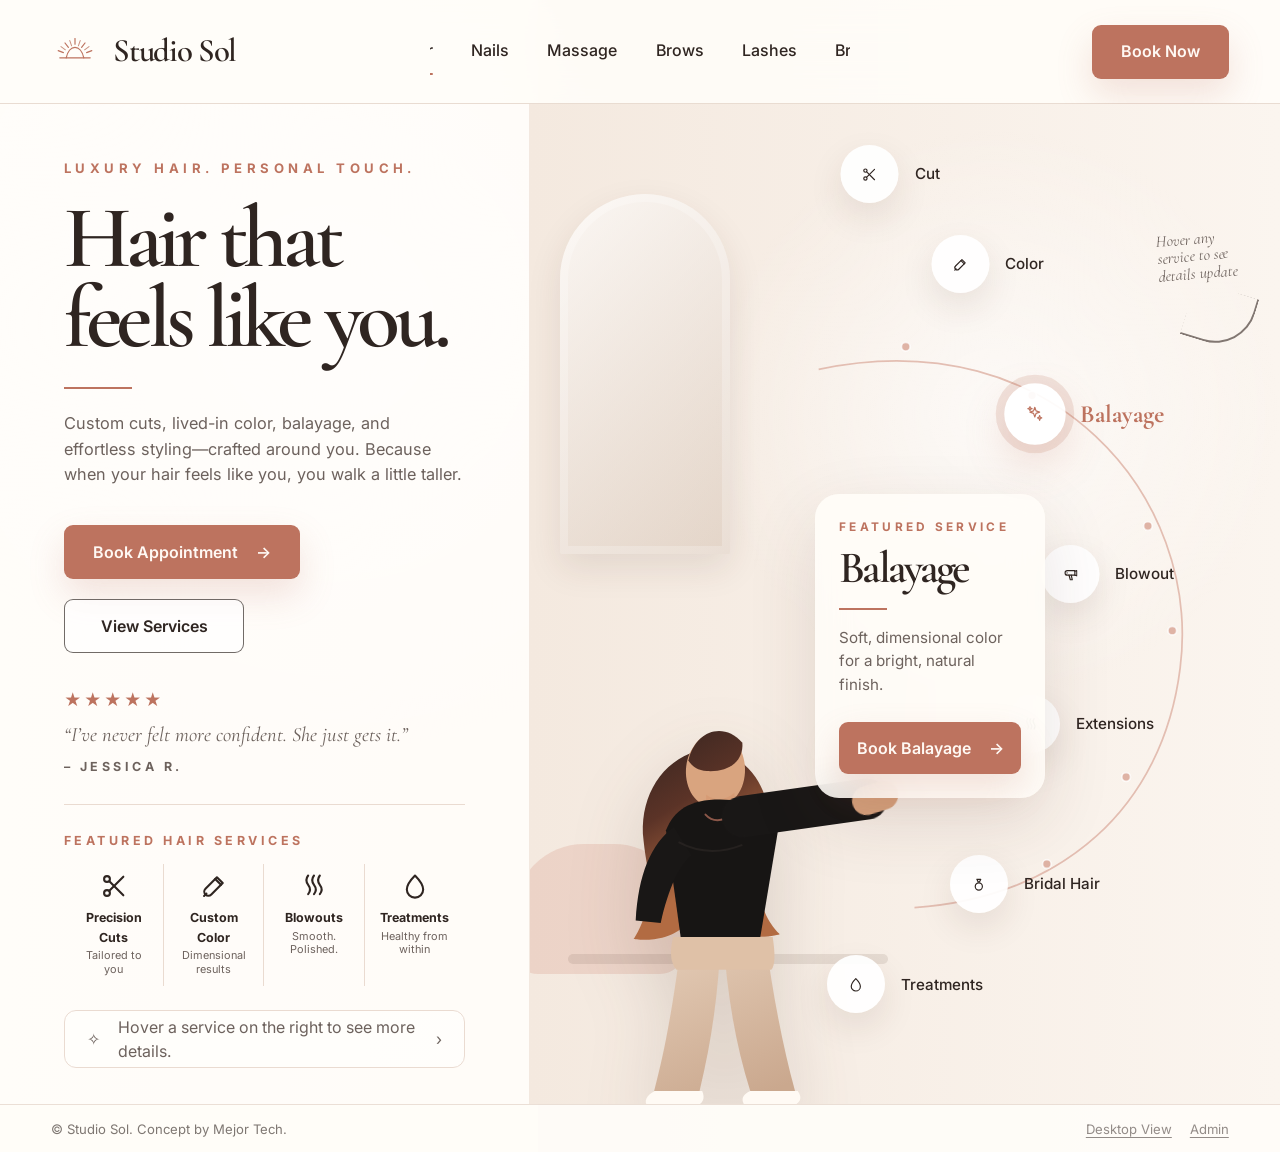
==== commit b5bb0c6a: "Link footer desktop view to forced PC layout" ====
--- a/index.html
+++ b/index.html
@@ -6,6 +6,12 @@
     <meta name="description" content="Studio Sol salon landing page concept by Mejor Tech." />
     <title>Studio Sol | Hair that feels like you.</title>
 
+    <script>
+      if (new URLSearchParams(window.location.search).get("view") === "desktop") {
+        document.documentElement.classList.add("pc-view");
+      }
+    </script>
+
     <link rel="preconnect" href="https://fonts.googleapis.com" />
     <link rel="preconnect" href="https://fonts.gstatic.com" crossorigin />
     <link
@@ -16,6 +22,7 @@
     <link rel="preload" href="assets/stylist-body-placeholder.svg" as="image" />
     <link rel="preload" href="assets/stylist-mobile-base.svg" as="image" media="(max-width: 900px)" />
     <link rel="stylesheet" href="styles.css" />
+    <link rel="stylesheet" href="pc-view.css" />
     <script src="app.js" defer></script>
   </head>
 
@@ -247,7 +254,7 @@
       <footer class="site-footer">
         <p>© Studio Sol. Concept by Mejor Tech.</p>
         <nav class="footer-links" aria-label="Footer links">
-          <a href="?view=desktop">Desktop View</a>
+          <a href="?view=desktop#top">Desktop View</a>
           <a href="/admin/sign-in">Admin</a>
         </nav>
       </footer>
--- a/styles.css
+++ b/styles.css
@@ -15,43 +15,17 @@
   --footer-height: 48px;
 }
 
-* {
-  box-sizing: border-box;
-}
-
-html {
-  min-width: 320px;
-  color-scheme: light;
-  scroll-behavior: smooth;
-}
-
-body {
-  margin: 0;
-  background: var(--color-cream);
-  color: var(--color-text);
-  font-family: var(--font-body);
-  line-height: 1.55;
-}
-
-a {
-  color: inherit;
-  text-decoration: none;
-}
-
-img,
-svg {
-  display: block;
-  max-width: 100%;
-}
-
-button {
-  font: inherit;
-}
+* { box-sizing: border-box; }
+html { min-width: 320px; color-scheme: light; scroll-behavior: smooth; }
+body { margin: 0; background: var(--color-cream); color: var(--color-text); font-family: var(--font-body); line-height: 1.55; }
+a { color: inherit; text-decoration: none; }
+img, svg { display: block; max-width: 100%; }
+button { font: inherit; }
 
 .site-frame {
   min-height: 100vh;
   background:
-    radial-gradient(circle at 26% 28%, rgba(255, 255, 255, 0.95), transparent 34%),
+    radial-gradient(circle at 26% 28%, rgba(255,255,255,.95), transparent 34%),
     linear-gradient(90deg, #fffdf9 0%, #fffaf5 42%, #f4eae1 42%, #fbf6f1 100%);
 }
 
@@ -62,1118 +36,201 @@
   align-items: center;
   gap: 24px;
   padding: 0 clamp(32px, 4vw, 70px);
-  border-bottom: 1px solid rgba(221, 202, 190, 0.64);
-  background: rgba(255, 253, 249, 0.88);
+  border-bottom: 1px solid rgba(221,202,190,.64);
+  background: rgba(255,253,249,.88);
   backdrop-filter: blur(20px);
 }
 
-.brand {
-  min-width: 0;
-  display: inline-flex;
-  align-items: center;
-  gap: 14px;
-  justify-self: start;
-}
-
-.brand__mark {
-  width: 48px;
-  flex: 0 0 auto;
-}
-
-.brand__name {
-  font-family: var(--font-display);
-  font-size: clamp(2.05rem, 2.5vw, 3rem);
-  font-weight: 600;
-  letter-spacing: -0.04em;
-  white-space: nowrap;
-}
-
-.category-nav {
-  min-width: 0;
-  display: flex;
-  align-items: center;
-  justify-content: center;
-  gap: clamp(28px, 3vw, 56px);
-  overflow: hidden;
-}
-
-.category-nav__link {
-  position: relative;
-  padding: 10px 0 12px;
-  font-size: 1rem;
-  font-weight: 500;
-  white-space: nowrap;
-}
-
-.category-nav__link::after {
-  content: "";
-  position: absolute;
-  left: 0;
-  right: 0;
-  bottom: 0;
-  height: 2px;
-  border-radius: 999px;
-  background: transparent;
-}
-
-.category-nav__link--active::after,
-.category-nav__link:hover::after,
-.category-nav__link:focus-visible::after {
-  background: var(--color-accent);
-}
-
-.button {
-  display: inline-flex;
-  align-items: center;
-  justify-content: center;
-  gap: 18px;
-  min-height: 54px;
-  border-radius: 9px;
-  border: 1px solid transparent;
-  padding: 0 28px;
-  font-weight: 600;
-  white-space: nowrap;
-  transition: transform 180ms ease, box-shadow 180ms ease, background 180ms ease;
-}
-
-.button:focus-visible,
-.service-node button:focus-visible,
-.mobile-node button:focus-visible,
-.category-nav__link:focus-visible,
-.site-footer a:focus-visible {
-  outline: 3px solid rgba(189, 115, 95, 0.38);
-  outline-offset: 4px;
-}
-
-.button:hover {
-  transform: translateY(-1px);
-}
-
-.button--small,
-.button--primary {
-  background: var(--color-accent);
-  color: #fff9f4;
-  box-shadow: 0 16px 36px rgba(189, 115, 95, 0.2);
-}
-
-.button--small {
-  justify-self: end;
-  min-height: 54px;
-}
-
-.button--primary:hover {
-  background: var(--color-accent-dark);
-}
-
-.button--secondary {
-  min-width: 180px;
-  color: var(--color-text);
-  background: rgba(255, 255, 255, 0.62);
-  border-color: rgba(47, 37, 33, 0.68);
-}
-
-/* Desktop is a true two-column grid. Text cannot overlap the visual column. */
-.landing-grid {
-  min-height: calc(100vh - var(--header-height) - var(--footer-height));
-  display: grid;
-  grid-template-columns: minmax(0, 41.4%) minmax(0, 58.6%);
-  grid-template-areas: "copy visual";
-  isolation: isolate;
-  overflow: hidden;
-}
-
-.copy-column,
-.visual-column {
-  min-width: 0;
-  position: relative;
-}
-
-.copy-column {
-  grid-area: copy;
-  overflow: auto;
-  overscroll-behavior: contain;
-  background: rgba(255, 253, 249, 0.7);
-  border-right: 1px solid rgba(238, 223, 213, 0.7);
-}
-
-.copy-column__inner {
-  width: min(100%, 610px);
-  min-width: 0;
-  padding: clamp(42px, 6vh, 82px) clamp(28px, 5vw, 72px) 36px;
-}
-
-.copy-column__inner > * {
-  min-width: 0;
-  max-width: 100%;
-  overflow-wrap: anywhere;
-}
-
-.eyebrow {
-  margin: 0 0 20px;
-  color: var(--color-accent);
-  font-size: 0.82rem;
-  font-weight: 700;
-  letter-spacing: 0.34em;
-  text-transform: uppercase;
-}
-
-.hero-title {
-  max-width: 560px;
-  margin: 0;
-  font-family: var(--font-display);
-  font-size: clamp(4rem, 6.9vw, 6.8rem);
-  line-height: 0.9;
-  font-weight: 600;
-  letter-spacing: -0.06em;
-  overflow-wrap: anywhere;
-}
-
-.title-rule {
-  width: 68px;
-  height: 2px;
-  margin: 30px 0 22px;
-  background: var(--color-accent);
-}
-
-.hero-copy {
-  max-width: 480px;
-  margin: 0;
-  color: var(--color-muted);
-  font-size: clamp(1.02rem, 1.2vw, 1.2rem);
-}
-
-.hero-actions {
-  display: flex;
-  flex-wrap: wrap;
-  gap: 20px;
-  margin: 38px 0 34px;
-}
-
-.mobile-service-card {
-  display: none;
-}
-
-.testimonial {
-  max-width: 510px;
-  margin: 0;
-  padding: 0 0 28px;
-  border-bottom: 1px solid var(--color-line);
-  color: var(--color-muted);
-}
-
-.stars {
-  color: var(--color-accent);
-  letter-spacing: 0.18em;
-  font-size: 1.05rem;
-  margin-bottom: 8px;
-}
-
-.testimonial blockquote {
-  margin: 0 0 8px;
-  font-family: var(--font-display);
-  font-size: 1.28rem;
-  font-style: italic;
-  line-height: 1.35;
-}
-
-.testimonial__name {
-  margin: 0;
-  font-size: 0.78rem;
-  font-weight: 700;
-  letter-spacing: 0.28em;
-  text-transform: uppercase;
-}
-
-.featured-services {
-  max-width: 560px;
-  margin-top: 26px;
-}
-
-.featured-services h2 {
-  margin: 0 0 14px;
-  color: var(--color-accent);
-  font-size: 0.78rem;
-  font-weight: 700;
-  letter-spacing: 0.28em;
-  text-transform: uppercase;
-}
-
-.featured-services__grid {
-  display: grid;
-  grid-template-columns: repeat(4, minmax(0, 1fr));
-}
-
-.mini-service {
-  min-width: 0;
-  padding: 8px 14px 10px;
-  text-align: center;
-  border-right: 1px solid var(--color-line);
-}
-
-.mini-service:last-child {
-  border-right: 0;
-}
-
-.mini-service svg {
-  width: 28px;
-  height: 28px;
-  margin: 0 auto 8px;
-  color: var(--color-text);
-  stroke-width: 1.8;
-}
-
-.mini-service h3 {
-  margin: 0 0 2px;
-  font-size: 0.78rem;
-  font-weight: 700;
-}
-
-.mini-service p {
-  margin: 0;
-  color: var(--color-muted);
-  font-size: 0.68rem;
-  line-height: 1.25;
-}
-
-.helper-pill {
-  max-width: 540px;
-  min-height: 58px;
-  margin: 24px 0 0;
-  padding: 0 22px;
-  display: flex;
-  align-items: center;
-  justify-content: space-between;
-  gap: 18px;
-  color: var(--color-muted);
-  border: 1px solid var(--color-line);
-  border-radius: 12px;
-  background: rgba(255, 255, 255, 0.44);
-}
-
-.visual-column {
-  grid-area: visual;
-  overflow: hidden;
-  background:
-    radial-gradient(circle at 62% 31%, rgba(255, 255, 255, 0.65), transparent 34%),
-    linear-gradient(90deg, #f4e9df 0%, #fbf5ef 100%);
-}
-
-.visual-stage--desktop {
-  position: relative;
-  width: 100%;
-  min-height: 100%;
-  height: calc(100vh - var(--header-height) - var(--footer-height));
-  overflow: hidden;
-  container-type: inline-size;
-}
-
-.mobile-arc-stage {
-  display: none;
-}
-
-.salon-backdrop {
-  position: absolute;
-  inset: 0;
-  overflow: hidden;
-}
-
-.salon-backdrop__mirror {
-  position: absolute;
-  left: 4%;
-  top: 9%;
-  width: 170px;
-  height: 360px;
-  border-radius: 999px 999px 24px 24px;
-  background: linear-gradient(135deg, rgba(255, 255, 255, 0.62), rgba(154, 119, 92, 0.2));
-  box-shadow: inset 0 0 0 8px rgba(255, 255, 255, 0.22), var(--shadow-soft);
-}
-
-.salon-backdrop__chair {
-  position: absolute;
-  left: -16px;
-  bottom: 13%;
-  width: 170px;
-  height: 130px;
-  border-radius: 70px 70px 24px 24px;
-  background: rgba(216, 154, 136, 0.28);
-}
-
-.salon-backdrop__shelf {
-  position: absolute;
-  left: 5%;
-  bottom: 14%;
-  width: 320px;
-  height: 10px;
-  border-radius: 999px;
-  background: rgba(101, 75, 62, 0.12);
-}
-
-.stylist-guide {
-  position: absolute;
-  left: clamp(34px, 7cqw, 94px);
-  bottom: -4px;
-  z-index: 3;
-  width: clamp(270px, 35cqw, 470px);
-  height: auto;
-  pointer-events: none;
-  user-select: none;
-  filter: drop-shadow(0 28px 36px rgba(69, 42, 30, 0.16));
-}
-
-.service-arc {
-  position: absolute;
-  z-index: 2;
-  right: clamp(52px, 7cqw, 104px);
-  top: clamp(28px, 6vh, 58px);
-  width: min(72%, 660px);
-  height: calc(100% - 76px);
-  color: var(--color-accent-soft);
-  overflow: visible;
-}
-
-.service-arc__path,
-.mobile-service-arc__path {
-  fill: none;
-  stroke: currentColor;
-  stroke-width: 2;
-  opacity: 0.82;
-}
-
-.service-arc circle,
-.mobile-service-arc circle {
-  fill: var(--color-accent-soft);
-  stroke: rgba(255, 255, 255, 0.72);
-  stroke-width: 2;
-}
-
-.service-node {
-  --node-size: clamp(58px, 6cqw, 76px);
-  position: absolute;
-  z-index: 6;
-  left: var(--x);
-  top: var(--y);
-  transform: translate(-50%, -50%);
-  display: flex;
-  align-items: center;
-  gap: 16px;
-  min-width: max-content;
-}
-
-.service-node button,
-.mobile-node button {
-  border: 0;
-  border-radius: 50%;
-  display: grid;
-  place-items: center;
-  background: rgba(255, 255, 255, 0.93);
-  color: var(--color-text);
-  box-shadow: var(--shadow-soft);
-  cursor: pointer;
-  transition: transform 180ms ease, box-shadow 180ms ease, color 180ms ease;
-}
-
-.service-node button {
-  width: var(--node-size);
-  height: var(--node-size);
-}
-
-.service-node svg,
-.mobile-node svg {
-  width: 34%;
-  height: 34%;
-  stroke-width: 1.8;
-}
-
-.service-node span {
-  color: var(--color-text);
-  font-size: clamp(0.95rem, 1.15cqw, 1.12rem);
-  font-weight: 500;
-  white-space: nowrap;
-}
-
-.service-node button:hover,
-.service-node button:focus-visible,
-.service-node--active button,
-.mobile-node button:hover,
-.mobile-node button:focus-visible,
-.mobile-node--active button {
-  transform: scale(1.06);
-  color: var(--color-accent);
-  box-shadow: 0 16px 40px rgba(189, 115, 95, 0.22);
-}
-
-.service-node--active button,
-.mobile-node--active button {
-  outline: 8px solid rgba(189, 115, 95, 0.18);
-}
-
-.service-node--active span {
-  color: var(--color-accent);
-  font-family: var(--font-display);
-  font-size: clamp(1.55rem, 2cqw, 2.15rem);
-  font-weight: 700;
-}
-
-.service-card {
-  position: absolute;
-  z-index: 7;
-  left: clamp(280px, 38cqw, 440px);
-  top: 39%;
-  width: clamp(230px, 24cqw, 306px);
-  min-width: 0;
-  padding: clamp(24px, 3cqw, 34px);
-  border-radius: 24px;
-  background: rgba(255, 253, 249, 0.88);
-  box-shadow: var(--shadow-card);
-  backdrop-filter: blur(16px);
-}
-
-.service-card p:first-child {
-  margin: 0 0 12px;
-  color: var(--color-accent);
-  font-size: 0.74rem;
-  font-weight: 700;
-  letter-spacing: 0.28em;
-  text-transform: uppercase;
-}
-
-.service-card h2 {
-  margin: 0;
-  font-family: var(--font-display);
-  font-size: clamp(2.8rem, 4.2cqw, 4.1rem);
-  line-height: 0.92;
-  font-weight: 600;
-  letter-spacing: -0.06em;
-  overflow-wrap: anywhere;
-}
-
-.title-rule--card {
-  margin: 18px 0 16px;
-  width: 48px;
-}
-
-.service-card__copy {
-  margin: 0 0 26px;
-  color: var(--color-muted);
-  font-size: clamp(0.95rem, 1.2cqw, 1.12rem);
-  overflow-wrap: anywhere;
-}
-
-.button--card {
-  width: 100%;
-  min-height: 52px;
-  padding-inline: 18px;
-}
-
-.hover-note {
-  position: absolute;
-  right: clamp(30px, 4cqw, 58px);
-  top: 11%;
-  z-index: 8;
-  color: var(--color-muted);
-  font-family: var(--font-display);
-  font-size: clamp(1rem, 1.35cqw, 1.35rem);
-  font-style: italic;
-  line-height: 1.08;
-  transform: rotate(-5deg);
-}
-
-.hover-note::after {
-  content: "";
-  display: block;
-  width: 64px;
-  height: 54px;
-  margin: 8px 0 0 24px;
-  border-right: 2px solid currentColor;
-  border-bottom: 2px solid currentColor;
-  border-radius: 0 0 42px 0;
-  transform: rotate(22deg);
-  opacity: 0.85;
-}
-
-.site-footer {
-  min-height: var(--footer-height);
-  display: flex;
-  align-items: center;
-  justify-content: space-between;
-  gap: 18px;
-  padding: 0 clamp(32px, 4vw, 70px);
-  color: rgba(47, 37, 33, 0.62);
-  font-size: 0.82rem;
-  background: rgba(255, 253, 249, 0.92);
-  border-top: 1px solid rgba(221, 202, 190, 0.58);
-}
-
-.site-footer p {
-  margin: 0;
-}
-
-.footer-links {
-  display: inline-flex;
-  align-items: center;
-  gap: 18px;
-}
-
-.site-footer a {
-  color: rgba(47, 37, 33, 0.52);
-  text-decoration: underline;
-  text-underline-offset: 3px;
-}
+.brand { min-width: 0; display: inline-flex; align-items: center; gap: 14px; justify-self: start; }
+.brand__mark { width: 48px; flex: 0 0 auto; }
+.brand__name { font-family: var(--font-display); font-size: clamp(2.05rem, 2.5vw, 3rem); font-weight: 600; letter-spacing: -.04em; white-space: nowrap; }
+.category-nav { min-width: 0; display: flex; align-items: center; justify-content: center; gap: clamp(28px, 3vw, 56px); overflow: hidden; }
+.category-nav__link { position: relative; padding: 10px 0 12px; font-size: 1rem; font-weight: 500; white-space: nowrap; }
+.category-nav__link::after { content: ""; position: absolute; left: 0; right: 0; bottom: 0; height: 2px; border-radius: 999px; background: transparent; }
+.category-nav__link--active::after, .category-nav__link:hover::after, .category-nav__link:focus-visible::after { background: var(--color-accent); }
+
+.button { display: inline-flex; align-items: center; justify-content: center; gap: 18px; min-height: 54px; border-radius: 9px; border: 1px solid transparent; padding: 0 28px; font-weight: 600; white-space: nowrap; transition: transform 180ms ease, box-shadow 180ms ease, background 180ms ease; }
+.button:focus-visible, .service-node button:focus-visible, .mobile-node button:focus-visible, .category-nav__link:focus-visible, .site-footer a:focus-visible { outline: 3px solid rgba(189,115,95,.38); outline-offset: 4px; }
+.button:hover { transform: translateY(-1px); }
+.button--small, .button--primary { background: var(--color-accent); color: #fff9f4; box-shadow: 0 16px 36px rgba(189,115,95,.2); }
+.button--small { justify-self: end; min-height: 54px; }
+.button--primary:hover { background: var(--color-accent-dark); }
+.button--secondary { min-width: 180px; color: var(--color-text); background: rgba(255,255,255,.62); border-color: rgba(47,37,33,.68); }
+
+/* Desktop is a strict two-column grid. The left side cannot overlap the visual stage. */
+.landing-grid { min-height: calc(100vh - var(--header-height) - var(--footer-height)); display: grid; grid-template-columns: minmax(0, 41.4%) minmax(0, 58.6%); grid-template-areas: "copy visual"; isolation: isolate; overflow: hidden; }
+.copy-column, .visual-column { min-width: 0; position: relative; }
+.copy-column { grid-area: copy; overflow: auto; overscroll-behavior: contain; background: rgba(255,253,249,.7); border-right: 1px solid rgba(238,223,213,.7); }
+.copy-column__inner { width: min(100%, 610px); min-width: 0; padding: clamp(42px, 6vh, 82px) clamp(28px, 5vw, 72px) 36px; }
+.copy-column__inner > * { min-width: 0; max-width: 100%; overflow-wrap: anywhere; }
+.eyebrow { margin: 0 0 20px; color: var(--color-accent); font-size: .82rem; font-weight: 700; letter-spacing: .34em; text-transform: uppercase; }
+.hero-title { max-width: 560px; margin: 0; font-family: var(--font-display); font-size: clamp(4rem, 6.9vw, 6.8rem); line-height: .9; font-weight: 600; letter-spacing: -.06em; overflow-wrap: anywhere; }
+.title-rule { width: 68px; height: 2px; margin: 30px 0 22px; background: var(--color-accent); }
+.hero-copy { max-width: 480px; margin: 0; color: var(--color-muted); font-size: clamp(1.02rem, 1.2vw, 1.2rem); }
+.hero-actions { display: flex; flex-wrap: wrap; gap: 20px; margin: 38px 0 34px; }
+.mobile-service-card { display: none; }
+.testimonial { max-width: 510px; margin: 0; padding: 0 0 28px; border-bottom: 1px solid var(--color-line); color: var(--color-muted); }
+.stars { color: var(--color-accent); letter-spacing: .18em; font-size: 1.05rem; margin-bottom: 8px; }
+.testimonial blockquote { margin: 0 0 8px; font-family: var(--font-display); font-size: 1.28rem; font-style: italic; line-height: 1.35; }
+.testimonial__name { margin: 0; font-size: .78rem; font-weight: 700; letter-spacing: .28em; text-transform: uppercase; }
+.featured-services { max-width: 560px; margin-top: 26px; }
+.featured-services h2 { margin: 0 0 14px; color: var(--color-accent); font-size: .78rem; font-weight: 700; letter-spacing: .28em; text-transform: uppercase; }
+.featured-services__grid { display: grid; grid-template-columns: repeat(4, minmax(0, 1fr)); }
+.mini-service { min-width: 0; padding: 8px 14px 10px; text-align: center; border-right: 1px solid var(--color-line); }
+.mini-service:last-child { border-right: 0; }
+.mini-service svg { width: 28px; height: 28px; margin: 0 auto 8px; color: var(--color-text); stroke-width: 1.8; }
+.mini-service h3 { margin: 0 0 2px; font-size: .78rem; font-weight: 700; }
+.mini-service p { margin: 0; color: var(--color-muted); font-size: .68rem; line-height: 1.25; }
+.helper-pill { max-width: 540px; min-height: 58px; margin: 24px 0 0; padding: 0 22px; display: flex; align-items: center; justify-content: space-between; gap: 18px; color: var(--color-muted); border: 1px solid var(--color-line); border-radius: 12px; background: rgba(255,255,255,.44); }
+
+.visual-column { grid-area: visual; --arm-angle: -8deg; overflow: hidden; background: radial-gradient(circle at 62% 31%, rgba(255,255,255,.65), transparent 34%), linear-gradient(90deg, #f4e9df 0%, #fbf5ef 100%); }
+.visual-stage--desktop { position: relative; width: 100%; min-height: 100%; height: calc(100vh - var(--header-height) - var(--footer-height)); overflow: hidden; container-type: inline-size; }
+.mobile-arc-stage { display: none; }
+.salon-backdrop { position: absolute; inset: 0; overflow: hidden; }
+.salon-backdrop__mirror { position: absolute; left: 4%; top: 9%; width: 170px; height: 360px; border-radius: 999px 999px 24px 24px; background: linear-gradient(135deg, rgba(255,255,255,.62), rgba(154,119,92,.2)); box-shadow: inset 0 0 0 8px rgba(255,255,255,.22), var(--shadow-soft); }
+.salon-backdrop__chair { position: absolute; left: -16px; bottom: 13%; width: 170px; height: 130px; border-radius: 70px 70px 24px 24px; background: rgba(216,154,136,.28); }
+.salon-backdrop__shelf { position: absolute; left: 5%; bottom: 14%; width: 320px; height: 10px; border-radius: 999px; background: rgba(101,75,62,.12); }
+
+.model-composite { position: absolute; z-index: 3; pointer-events: none; user-select: none; }
+.model-layer { position: absolute; display: block; max-width: none; }
+.model-body { inset: 0; width: 100%; height: auto; filter: drop-shadow(0 28px 36px rgba(69,42,30,.16)); }
+.model-arm { display: block; border-radius: 999px; background: #191716; transform: rotate(var(--arm-angle)); transition: transform 260ms ease, opacity 180ms ease; will-change: transform; }
+.model-arm > span { position: absolute; right: -6%; top: 14%; width: 28%; height: 72%; border-radius: 999px; background: #d9a47f; transform: rotate(-10deg); }
+.model-composite--desktop { left: clamp(34px, 7cqw, 94px); bottom: -4px; width: clamp(270px, 35cqw, 470px); aspect-ratio: 410 / 690; }
+.model-composite--desktop .model-arm { left: 51.5%; top: 31.5%; width: 62%; height: 9%; transform-origin: 8% 50%; }
+.visual-column[data-pointing-mode="connector"] .model-arm { opacity: .58; }
+.visual-column[data-pointing-mode="connector"] .service-arc__path, .visual-column[data-pointing-mode="connector"] .mobile-service-arc__path { stroke: var(--color-accent); opacity: 1; filter: drop-shadow(0 0 6px rgba(189,115,95,.26)); }
+.visual-column[data-pointing-mode="arm"] .service-arc__path, .visual-column[data-pointing-mode="arm"] .mobile-service-arc__path { stroke: var(--color-accent-soft); opacity: .82; filter: none; }
+
+.service-arc { position: absolute; z-index: 2; right: clamp(52px, 7cqw, 104px); top: clamp(28px, 6vh, 58px); width: min(72%, 660px); height: calc(100% - 76px); color: var(--color-accent-soft); overflow: visible; }
+.service-arc__path, .mobile-service-arc__path { fill: none; stroke: currentColor; stroke-width: 2; opacity: .82; }
+.service-arc circle, .mobile-service-arc circle { fill: var(--color-accent-soft); stroke: rgba(255,255,255,.72); stroke-width: 2; }
+.service-node { --node-size: clamp(58px, 6cqw, 76px); position: absolute; z-index: 6; left: var(--x); top: var(--y); transform: translate(-50%, -50%); display: flex; align-items: center; gap: 16px; min-width: max-content; }
+.service-node button, .mobile-node button { border: 0; border-radius: 50%; display: grid; place-items: center; background: rgba(255,255,255,.93); color: var(--color-text); box-shadow: var(--shadow-soft); cursor: pointer; touch-action: manipulation; transition: transform 180ms ease, box-shadow 180ms ease, color 180ms ease; }
+.service-node button { width: var(--node-size); height: var(--node-size); }
+.service-node svg, .mobile-node svg { width: 34%; height: 34%; stroke-width: 1.8; }
+.service-node span { color: var(--color-text); font-size: clamp(.95rem, 1.15cqw, 1.12rem); font-weight: 500; white-space: nowrap; }
+.service-node button:hover, .service-node button:focus-visible, .service-node--active button, .mobile-node button:hover, .mobile-node button:focus-visible, .mobile-node--active button { transform: scale(1.06); color: var(--color-accent); box-shadow: 0 16px 40px rgba(189,115,95,.22); }
+.service-node--active, .mobile-node--active { z-index: 12; }
+.service-node--active button, .mobile-node--active button { outline: 8px solid rgba(189,115,95,.18); }
+.service-node--active span { color: var(--color-accent); font-family: var(--font-display); font-size: clamp(1.55rem, 2cqw, 2.15rem); font-weight: 700; }
+
+.service-card { position: absolute; z-index: 7; left: clamp(280px, 38cqw, 440px); top: 39%; width: clamp(230px, 24cqw, 306px); min-width: 0; padding: clamp(24px, 3cqw, 34px); border-radius: 24px; background: rgba(255,253,249,.88); box-shadow: var(--shadow-card); backdrop-filter: blur(16px); }
+.service-card p:first-child { margin: 0 0 12px; color: var(--color-accent); font-size: .74rem; font-weight: 700; letter-spacing: .28em; text-transform: uppercase; }
+.service-card h2 { margin: 0; font-family: var(--font-display); font-size: clamp(2.8rem, 4.2cqw, 4.1rem); line-height: .92; font-weight: 600; letter-spacing: -.06em; overflow-wrap: anywhere; }
+.title-rule--card { margin: 18px 0 16px; width: 48px; }
+.service-card__copy { margin: 0 0 26px; color: var(--color-muted); font-size: clamp(.95rem, 1.2cqw, 1.12rem); overflow-wrap: anywhere; }
+.button--card { width: 100%; min-height: 52px; padding-inline: 18px; }
+.hover-note { position: absolute; right: clamp(30px, 4cqw, 58px); top: 11%; z-index: 8; color: var(--color-muted); font-family: var(--font-display); font-size: clamp(1rem, 1.35cqw, 1.35rem); font-style: italic; line-height: 1.08; transform: rotate(-5deg); }
+.hover-note::after { content: ""; display: block; width: 64px; height: 54px; margin: 8px 0 0 24px; border-right: 2px solid currentColor; border-bottom: 2px solid currentColor; border-radius: 0 0 42px 0; transform: rotate(22deg); opacity: .85; }
+
+.site-footer { min-height: var(--footer-height); display: flex; align-items: center; justify-content: space-between; gap: 18px; padding: 0 clamp(32px, 4vw, 70px); color: rgba(47,37,33,.62); font-size: .82rem; background: rgba(255,253,249,.92); border-top: 1px solid rgba(221,202,190,.58); }
+.site-footer p { margin: 0; }
+.footer-links { display: inline-flex; align-items: center; gap: 18px; }
+.site-footer a { color: rgba(47,37,33,.52); text-decoration: underline; text-underline-offset: 3px; }
 
 @media (max-width: 1150px) {
-  .site-header {
-    grid-template-columns: minmax(190px, 1fr) minmax(360px, 1.2fr) auto;
-    gap: 18px;
-    padding-inline: 28px;
-  }
-
-  .category-nav {
-    gap: 24px;
-  }
-
-  .landing-grid {
-    grid-template-columns: minmax(0, 44%) minmax(0, 56%);
-  }
-
-  .featured-services__grid {
-    grid-template-columns: repeat(2, minmax(0, 1fr));
-  }
-
-  .mini-service:nth-child(2) {
-    border-right: 0;
-  }
-
-  .mini-service:nth-child(n + 3) {
-    border-top: 1px solid var(--color-line);
-  }
+  .site-header { grid-template-columns: minmax(190px, 1fr) minmax(360px, 1.2fr) auto; gap: 18px; padding-inline: 28px; }
+  .category-nav { gap: 24px; }
+  .landing-grid { grid-template-columns: minmax(0, 44%) minmax(0, 56%); }
+  .featured-services__grid { grid-template-columns: repeat(2, minmax(0, 1fr)); }
+  .mini-service:nth-child(2) { border-right: 0; }
+  .mini-service:nth-child(n + 3) { border-top: 1px solid var(--color-line); }
 }
 
 @media (max-width: 900px) {
-  :root {
-    --header-height: auto;
-    --footer-height: 54px;
-  }
-
-  body,
-  .site-frame {
-    background: #fffaf4;
-  }
-
-  .site-header {
-    min-height: 132px;
-    grid-template-columns: minmax(0, 1fr) auto auto;
-    grid-template-areas:
-      "brand menu button"
-      "nav nav nav";
-    gap: 14px;
-    padding: 22px 20px 0;
-    background: rgba(255, 253, 249, 0.96);
-  }
-
-  .brand {
-    grid-area: brand;
-  }
-
-  .brand__mark {
-    width: 42px;
-  }
-
-  .brand__name {
-    font-size: clamp(2rem, 9vw, 2.75rem);
-  }
-
-  .site-header::after {
-    content: "☰";
-    grid-area: menu;
-    font-size: 1.9rem;
-    line-height: 1;
-    color: var(--color-text);
-    transform: translateY(-1px);
-  }
-
-  .button--small {
-    grid-area: button;
-    min-height: 58px;
-    padding-inline: 22px;
-  }
-
-  .category-nav {
-    grid-area: nav;
-    width: calc(100% + 40px);
-    margin-inline: -20px;
-    justify-content: flex-start;
-    gap: 30px;
-    overflow-x: auto;
-    padding: 0 20px 14px;
-    border-top: 1px solid rgba(221, 202, 190, 0.54);
-    border-bottom: 1px solid rgba(221, 202, 190, 0.54);
-  }
-
-  .category-nav__link {
-    font-size: 1rem;
-    padding-top: 14px;
-  }
-
-  .landing-grid {
-    min-height: auto;
-    grid-template-columns: minmax(0, 1fr);
-    grid-template-areas:
-      "copy"
-      "visual";
-    overflow: visible;
-    background: #fffaf4;
-  }
-
-  .copy-column {
-    overflow: visible;
-    border-right: 0;
-    background: #fffaf4;
-  }
-
-  .copy-column__inner {
-    width: min(100%, 720px);
-    margin-inline: auto;
-    padding: 42px 22px 22px;
-    text-align: center;
-  }
-
-  .eyebrow {
-    margin-bottom: 24px;
-    font-size: 0.76rem;
-    letter-spacing: 0.31em;
-  }
-
-  .hero-title {
-    margin-inline: auto;
-    max-width: 580px;
-    font-size: clamp(4rem, 16vw, 5.5rem);
-    line-height: 0.88;
-  }
-
-  .title-rule {
-    margin: 28px auto 22px;
-  }
-
-  .hero-copy {
-    margin-inline: auto;
-    max-width: 560px;
-    font-size: clamp(1rem, 4.2vw, 1.12rem);
-    line-height: 1.45;
-  }
-
-  .hero-actions {
-    justify-content: center;
-    margin: 34px auto 16px;
-    gap: 14px;
-  }
-
-  .hero-actions .button {
-    width: min(100%, 360px);
-  }
-
-  .mobile-service-card {
-    display: grid;
-    grid-template-columns: minmax(0, 1fr) minmax(106px, 154px);
-    gap: 18px;
-    align-items: center;
-    width: min(100%, 560px);
-    margin: 34px auto 0;
-    padding: 24px;
-    text-align: left;
-    border: 1px solid rgba(234, 219, 209, 0.92);
-    border-radius: 18px;
-    background: rgba(255, 253, 249, 0.92);
-    box-shadow: 0 18px 44px rgba(72, 42, 31, 0.08);
-  }
-
-  .mobile-service-card__copy p:first-child {
-    margin: 0 0 6px;
-    color: var(--color-accent);
-    font-size: 0.68rem;
-    font-weight: 700;
-    letter-spacing: 0.28em;
-    text-transform: uppercase;
-  }
-
-  .mobile-service-card h2 {
-    margin: 0;
-    font-family: var(--font-display);
-    font-size: clamp(3rem, 11vw, 4rem);
-    line-height: 0.88;
-    letter-spacing: -0.06em;
-    font-weight: 600;
-  }
-
-  .mobile-service-card__copy span[aria-hidden="true"] {
-    display: block;
-    width: 46px;
-    height: 2px;
-    margin: 16px 0 14px;
-    background: var(--color-accent);
-  }
-
-  .mobile-service-card__copy p:last-of-type {
-    margin: 0 0 18px;
-    color: var(--color-muted);
-    font-size: 0.98rem;
-    line-height: 1.35;
-  }
-
-  .mobile-service-card img {
-    width: 100%;
-    border-radius: 16px;
-    box-shadow: var(--shadow-soft);
-  }
-
-  .button--mobile-card {
-    min-height: 48px;
-    padding-inline: 16px;
-    width: fit-content;
-  }
-
-  .testimonial,
-  .featured-services,
-  .helper-pill,
-  .visual-stage--desktop {
-    display: none;
-  }
-
-  .visual-column {
-    overflow: hidden;
-    background: #fffaf4;
-  }
-
-  .mobile-arc-stage {
-    position: relative;
-    display: block;
-    width: min(100%, 430px);
-    height: 500px;
-    margin: 0 auto;
-    overflow: hidden;
-    background:
-      radial-gradient(ellipse at 50% 8%, rgba(255, 255, 255, 0.96) 0%, rgba(255, 255, 255, 0.84) 42%, rgba(255, 250, 244, 0) 68%),
-      linear-gradient(180deg, #fffaf4 0%, #f8eee6 100%);
-  }
-
-  .mobile-service-arc {
-    position: absolute;
-    left: 50%;
-    top: 12px;
-    z-index: 4;
-    width: min(94vw, 390px);
-    height: 265px;
-    transform: translateX(-50%);
-    color: var(--color-accent-soft);
-    overflow: visible;
-  }
-
-  .mobile-stylist-guide {
-    position: absolute;
-    left: 50%;
-    bottom: -70px;
-    z-index: 3;
-    width: min(96vw, 405px);
-    max-width: none;
-    transform: translateX(-50%);
-    filter: drop-shadow(0 20px 34px rgba(69, 42, 30, 0.14));
-    pointer-events: none;
-    user-select: none;
-  }
-
-  .mobile-node {
-    position: absolute;
-    z-index: 8;
-    display: grid;
-    justify-items: center;
-    gap: 6px;
-    width: 76px;
-    text-align: center;
-    transform: translate(-50%, -50%);
-  }
-
-  .mobile-node button {
-    width: 50px;
-    height: 50px;
-  }
-
-  .mobile-node svg {
-    width: 32%;
-    height: 32%;
-  }
-
-  .mobile-node span {
-    max-width: 76px;
-    color: var(--color-text);
-    font-size: 0.78rem;
-    font-weight: 700;
-    line-height: 1.02;
-  }
-
-  .mobile-node--active button {
-    width: 60px;
-    height: 60px;
-    outline-width: 7px;
-  }
-
-  .mobile-node--active span {
-    color: var(--color-accent);
-    font-family: var(--font-display);
-    font-size: 1.42rem;
-    font-weight: 700;
-    line-height: 0.95;
-    white-space: nowrap;
-  }
-
-  .mobile-node--balayage {
-    left: 50%;
-    top: 62px;
-  }
-
-  .mobile-node--cut {
-    left: 30%;
-    top: 128px;
-  }
-
-  .mobile-node--blowout {
-    left: 70%;
-    top: 128px;
-  }
-
-  .mobile-node--color {
-    left: 20%;
-    top: 235px;
-  }
-
-  .mobile-node--extensions {
-    left: 80%;
-    top: 235px;
-  }
-
-  .mobile-node--treatments {
-    left: 20%;
-    top: 345px;
-  }
-
-  .mobile-node--bridal {
-    left: 80%;
-    top: 345px;
-  }
-
-  .tap-note {
-    position: absolute;
-    left: 50%;
-    top: 188px;
-    z-index: 7;
-    display: grid;
-    width: 160px;
-    transform: translateX(-50%);
-    color: rgba(109, 98, 93, 0.82);
-    font-family: var(--font-display);
-    font-size: 1rem;
-    font-style: italic;
-    line-height: 1.05;
-    text-align: center;
-    pointer-events: none;
-  }
-
-  .tap-note::before {
-    content: "↷";
-    margin-bottom: 3px;
-    color: var(--color-accent);
-    font-size: 1.35rem;
-    line-height: 1;
-  }
-
-  .site-footer {
-    min-height: var(--footer-height);
-    padding: 0 20px;
-    font-size: 0.78rem;
-  }
+  :root { --header-height: auto; --footer-height: 54px; }
+  body, .site-frame { background: #fffaf4; }
+  .site-header { min-height: 132px; grid-template-columns: minmax(0, 1fr) auto auto; grid-template-areas: "brand menu button" "nav nav nav"; gap: 14px; padding: 22px 20px 0; background: rgba(255,253,249,.96); }
+  .brand { grid-area: brand; }
+  .brand__mark { width: 42px; }
+  .brand__name { font-size: clamp(2rem, 9vw, 2.75rem); }
+  .site-header::after { content: "☰"; grid-area: menu; font-size: 1.9rem; line-height: 1; color: var(--color-text); transform: translateY(-1px); }
+  .button--small { grid-area: button; min-height: 58px; padding-inline: 22px; }
+  .category-nav { grid-area: nav; width: calc(100% + 40px); margin-inline: -20px; justify-content: flex-start; gap: 30px; overflow-x: auto; padding: 0 20px 14px; border-top: 1px solid rgba(221,202,190,.54); border-bottom: 1px solid rgba(221,202,190,.54); }
+  .category-nav__link { font-size: 1rem; padding-top: 14px; }
+  .landing-grid { min-height: auto; grid-template-columns: minmax(0, 1fr); grid-template-areas: "copy" "visual"; overflow: visible; background: #fffaf4; }
+  .copy-column { overflow: visible; border-right: 0; background: #fffaf4; }
+  .copy-column__inner { width: min(100%, 720px); margin-inline: auto; padding: 42px 22px 22px; text-align: center; }
+  .eyebrow { margin-bottom: 24px; font-size: .76rem; letter-spacing: .31em; }
+  .hero-title { margin-inline: auto; max-width: 580px; font-size: clamp(4rem, 16vw, 5.5rem); line-height: .88; }
+  .title-rule { margin: 28px auto 22px; }
+  .hero-copy { margin-inline: auto; max-width: 560px; font-size: clamp(1rem, 4.2vw, 1.12rem); line-height: 1.45; }
+  .hero-actions { justify-content: center; margin: 34px auto 16px; gap: 14px; }
+  .hero-actions .button { width: min(100%, 360px); }
+  .mobile-service-card { display: grid; grid-template-columns: minmax(0, 1fr) minmax(106px, 154px); gap: 18px; align-items: center; width: min(100%, 560px); margin: 34px auto 0; padding: 24px; text-align: left; border: 1px solid rgba(234,219,209,.92); border-radius: 18px; background: rgba(255,253,249,.92); box-shadow: 0 18px 44px rgba(72,42,31,.08); }
+  .mobile-service-card__copy p:first-child { margin: 0 0 6px; color: var(--color-accent); font-size: .68rem; font-weight: 700; letter-spacing: .28em; text-transform: uppercase; }
+  .mobile-service-card h2 { margin: 0; font-family: var(--font-display); font-size: clamp(3rem, 11vw, 4rem); line-height: .88; letter-spacing: -.06em; font-weight: 600; }
+  .mobile-service-card__copy span[aria-hidden="true"] { display: block; width: 46px; height: 2px; margin: 16px 0 14px; background: var(--color-accent); }
+  .mobile-service-card__copy p:last-of-type { margin: 0 0 18px; color: var(--color-muted); font-size: .98rem; line-height: 1.35; }
+  .mobile-service-card img { width: 100%; border-radius: 16px; box-shadow: var(--shadow-soft); }
+  .button--mobile-card { min-height: 48px; padding-inline: 16px; width: fit-content; }
+  .testimonial, .featured-services, .helper-pill, .visual-stage--desktop { display: none; }
+  .visual-column { overflow: hidden; background: #fffaf4; }
+
+  /* Mobile arc: intentionally wide, shallow, and above the model's head. */
+  .mobile-arc-stage { position: relative; display: block; width: min(100%, 440px); height: 590px; margin: 0 auto; overflow: hidden; background: radial-gradient(ellipse at 50% 9%, rgba(255,255,255,.97) 0%, rgba(255,255,255,.86) 42%, rgba(255,250,244,0) 68%), linear-gradient(180deg, #fffaf4 0%, #f8eee6 100%); }
+  .mobile-service-arc { position: absolute; left: 50%; top: 8px; z-index: 2; width: min(112vw, 468px); height: 330px; transform: translateX(-50%); color: var(--color-accent-soft); overflow: visible; }
+  .model-composite--mobile { left: 50%; bottom: -18px; z-index: 3; width: min(64vw, 260px); aspect-ratio: 520 / 520; transform: translateX(-50%); }
+  .model-composite--mobile .model-body { filter: drop-shadow(0 16px 28px rgba(69,42,30,.14)); }
+  .model-composite--mobile .model-arm { left: 60%; top: 50%; width: 58%; height: 12%; transform-origin: 8% 52%; }
+  .mobile-node { position: absolute; z-index: 8; display: grid; justify-items: center; gap: 7px; width: max-content; max-width: 104px; text-align: center; transform: translate(-50%, -50%); }
+  .mobile-node button { width: 52px; height: 52px; }
+  .mobile-node svg { width: 32%; height: 32%; }
+  .mobile-node span { color: var(--color-text); font-size: .82rem; font-weight: 700; line-height: 1.05; white-space: nowrap; text-shadow: 0 1px 8px rgba(255,250,244,.86); }
+  .mobile-node--active button { width: 64px; height: 64px; outline-width: 7px; }
+  .mobile-node--active span { color: var(--color-accent); font-family: var(--font-display); font-size: 1.5rem; font-weight: 700; line-height: .95; white-space: nowrap; }
+  .mobile-node--balayage { left: 50%; top: 54px; }
+  .mobile-node--cut { left: 27%; top: 142px; }
+  .mobile-node--blowout { left: 73%; top: 142px; }
+  .mobile-node--color { left: 13%; top: 276px; }
+  .mobile-node--extensions { left: 87%; top: 276px; }
+  .mobile-node--treatments { left: 16%; top: 410px; }
+  .mobile-node--bridal { left: 84%; top: 410px; }
+  .tap-note { position: absolute; left: 50%; top: 228px; z-index: 7; display: grid; width: 176px; transform: translateX(-50%); color: rgba(109,98,93,.72); font-family: var(--font-display); font-size: 1rem; font-style: italic; line-height: 1.05; text-align: center; pointer-events: none; }
+  .tap-note::before { content: "↷"; margin-bottom: 3px; color: var(--color-accent); font-size: 1.35rem; line-height: 1; }
+  .site-footer { min-height: var(--footer-height); padding: 0 20px; font-size: .78rem; }
 }
 
 @media (max-width: 430px) {
-  .site-header {
-    padding-inline: 18px;
-  }
-
-  .brand__mark {
-    width: 36px;
-  }
-
-  .brand__name {
-    font-size: 2.25rem;
-  }
-
-  .button--small {
-    min-height: 56px;
-    padding-inline: 20px;
-  }
-
-  .category-nav {
-    width: calc(100% + 36px);
-    margin-inline: -18px;
-    padding-inline: 18px;
-    gap: 28px;
-  }
-
-  .copy-column__inner {
-    padding-inline: 22px;
-  }
-
-  .mobile-service-card {
-    grid-template-columns: minmax(0, 1fr) 118px;
-    padding: 20px;
-    gap: 14px;
-  }
-
-  .button--mobile-card {
-    width: 100%;
-  }
-
-  .mobile-arc-stage {
-    width: 100%;
-    height: 485px;
-  }
-
-  .mobile-service-arc {
-    top: 10px;
-    width: 370px;
-    height: 252px;
-  }
-
-  .mobile-stylist-guide {
-    width: 390px;
-    bottom: -68px;
-  }
-
-  .mobile-node {
-    width: 72px;
-  }
-
-  .mobile-node button {
-    width: 48px;
-    height: 48px;
-  }
-
-  .mobile-node--active button {
-    width: 58px;
-    height: 58px;
-  }
-
-  .mobile-node span {
-    max-width: 72px;
-    font-size: 0.76rem;
-  }
-
-  .mobile-node--active span {
-    font-size: 1.34rem;
-  }
-
-  .mobile-node--balayage {
-    top: 58px;
-  }
-
-  .mobile-node--cut,
-  .mobile-node--blowout {
-    top: 120px;
-  }
-
-  .mobile-node--color,
-  .mobile-node--extensions {
-    top: 222px;
-  }
-
-  .mobile-node--treatments,
-  .mobile-node--bridal {
-    top: 326px;
-  }
-
-  .mobile-node--color,
-  .mobile-node--treatments {
-    left: 19%;
-  }
-
-  .mobile-node--extensions,
-  .mobile-node--bridal {
-    left: 81%;
-  }
-
-  .tap-note {
-    top: 178px;
-    font-size: 0.95rem;
-  }
-
-  .site-footer {
-    flex-wrap: wrap;
-    justify-content: center;
-    padding-block: 10px;
-  }
+  .site-header { padding-inline: 18px; }
+  .brand__mark { width: 36px; }
+  .brand__name { font-size: 2.25rem; }
+  .button--small { min-height: 56px; padding-inline: 20px; }
+  .category-nav { width: calc(100% + 36px); margin-inline: -18px; padding-inline: 18px; gap: 28px; }
+  .copy-column__inner { padding-inline: 22px; }
+  .mobile-service-card { grid-template-columns: minmax(0, 1fr) 118px; padding: 20px; gap: 14px; }
+  .button--mobile-card { width: 100%; }
+  .mobile-arc-stage { height: 570px; }
+  .mobile-service-arc { top: 8px; width: 454px; height: 318px; }
+  .model-composite--mobile { width: min(66vw, 250px); bottom: -18px; }
+  .mobile-node button { width: 50px; height: 50px; }
+  .mobile-node--active button { width: 62px; height: 62px; }
+  .mobile-node span { font-size: .8rem; }
+  .mobile-node--active span { font-size: 1.44rem; }
+  .mobile-node--color { left: 14%; }
+  .mobile-node--extensions { left: 86%; }
+  .mobile-node--treatments { left: 17%; }
+  .mobile-node--bridal { left: 83%; }
+  .site-footer { flex-wrap: wrap; justify-content: center; padding-block: 10px; }
 }
 
 @media (max-width: 380px) {
-  .mobile-arc-stage {
-    height: 462px;
-  }
-
-  .mobile-service-arc {
-    width: 344px;
-    height: 236px;
-  }
-
-  .mobile-stylist-guide {
-    width: 360px;
-    bottom: -62px;
-  }
-
-  .mobile-node {
-    width: 66px;
-  }
-
-  .mobile-node button {
-    width: 44px;
-    height: 44px;
-  }
-
-  .mobile-node--active button {
-    width: 54px;
-    height: 54px;
-  }
-
-  .mobile-node span {
-    max-width: 66px;
-    font-size: 0.72rem;
-  }
-
-  .mobile-node--active span {
-    font-size: 1.22rem;
-  }
-
-  .mobile-node--cut {
-    left: 29%;
-  }
-
-  .mobile-node--blowout {
-    left: 71%;
-  }
-
-  .mobile-node--color,
-  .mobile-node--treatments {
-    left: 18%;
-  }
-
-  .mobile-node--extensions,
-  .mobile-node--bridal {
-    left: 82%;
-  }
+  .mobile-arc-stage { height: 548px; }
+  .mobile-service-arc { width: 424px; height: 300px; }
+  .model-composite--mobile { width: min(68vw, 230px); bottom: -16px; }
+  .mobile-node button { width: 46px; height: 46px; }
+  .mobile-node--active button { width: 58px; height: 58px; }
+  .mobile-node span { font-size: .74rem; }
+  .mobile-node--active span { font-size: 1.28rem; }
+  .mobile-node--cut { left: 28%; }
+  .mobile-node--blowout { left: 72%; }
+  .mobile-node--color { left: 16%; }
+  .mobile-node--extensions { left: 84%; }
+  .mobile-node--treatments { left: 18%; }
+  .mobile-node--bridal { left: 82%; }
 }
 
 @media (prefers-reduced-motion: reduce) {
-  *,
-  *::before,
-  *::after {
-    scroll-behavior: auto !important;
-    transition-duration: 0.001ms !important;
-    animation-duration: 0.001ms !important;
-    animation-iteration-count: 1 !important;
-  }
-}
+  *, *::before, *::after { scroll-behavior: auto !important; transition-duration: .001ms !important; animation-duration: .001ms !important; animation-iteration-count: 1 !important; }
+}
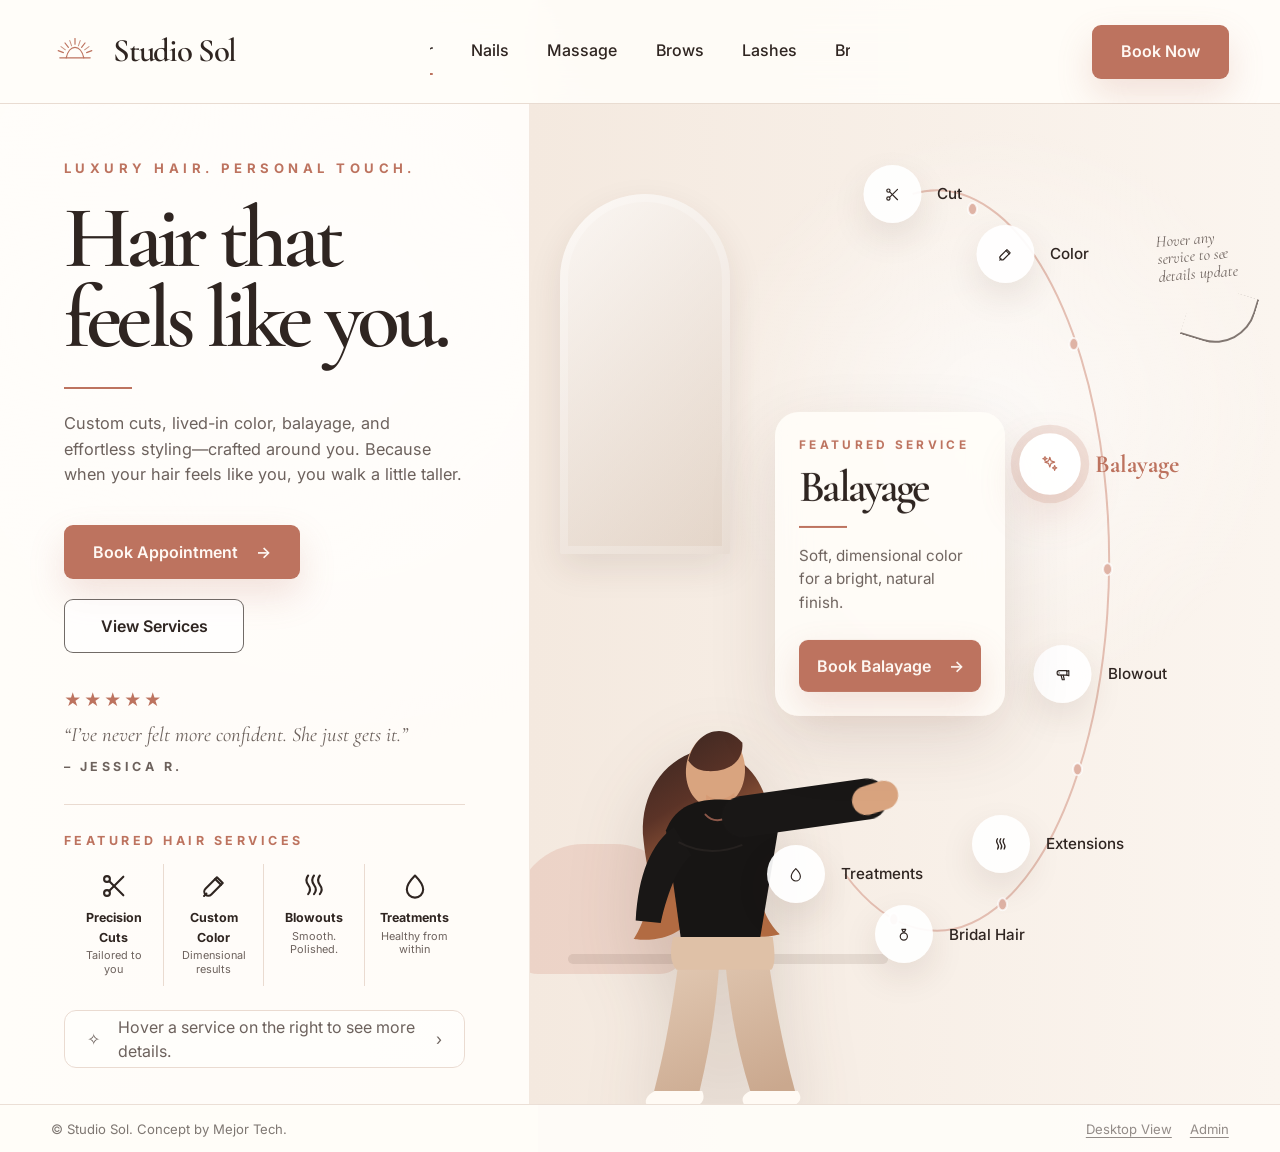
==== commit 1477c261: "Fix desktop service arc alignment and center the detail card The desktop/PC service selector had two" ====
--- a/index.html
+++ b/index.html
@@ -142,41 +142,41 @@
               <span class="model-layer model-arm" aria-hidden="true"><span></span></span>
             </div>
 
-            <svg class="service-arc" viewBox="0 0 620 720" aria-hidden="true">
-              <path class="service-arc__path" d="M150 72 C420 15 590 220 565 415 C545 575 430 678 260 690" />
-              <circle cx="250" cy="46" r="5" />
-              <circle cx="395" cy="102" r="5" />
-              <circle cx="528" cy="252" r="5" />
-              <circle cx="556" cy="372" r="5" />
-              <circle cx="503" cy="540" r="5" />
-              <circle cx="412" cy="640" r="5" />
+            <svg class="service-arc" viewBox="0 0 100 100" preserveAspectRatio="none" aria-hidden="true">
+              <path class="service-arc__path" d="M51 9 A 23 37 0 1 1 42 77" />
+              <circle cx="59" cy="10.5" r="0.6" />
+              <circle cx="72.5" cy="24" r="0.6" />
+              <circle cx="77" cy="46.5" r="0.6" />
+              <circle cx="73" cy="66.5" r="0.6" />
+              <circle cx="63" cy="80" r="0.6" />
+              <circle cx="48.5" cy="81.5" r="0.6" />
             </svg>
 
-            <div class="service-node service-node--cut" data-service-id="cut" style="--x: 48%; --y: 7%;">
+            <div class="service-node service-node--cut" data-service-id="cut" style="--x: 51%; --y: 9%;">
               <button type="button" aria-label="View Cut details"><svg aria-hidden="true"><use href="assets/service-icons.svg#icon-scissors"></use></svg></button>
               <span>Cut</span>
             </div>
-            <div class="service-node service-node--color" data-service-id="color" style="--x: 61%; --y: 16%;">
+            <div class="service-node service-node--color" data-service-id="color" style="--x: 67%; --y: 15%;">
               <button type="button" aria-label="View Color details"><svg aria-hidden="true"><use href="assets/service-icons.svg#icon-brush"></use></svg></button>
               <span>Color</span>
             </div>
-            <div class="service-node service-node--active service-node--balayage" data-service-id="balayage" style="--x: 74%; --y: 31%;">
+            <div class="service-node service-node--active service-node--balayage" data-service-id="balayage" style="--x: 76%; --y: 36%;">
               <button type="button" aria-label="View Balayage details" aria-pressed="true"><svg aria-hidden="true"><use href="assets/service-icons.svg#icon-sparkle"></use></svg></button>
               <span>Balayage</span>
             </div>
-            <div class="service-node service-node--blowout" data-service-id="blowout" style="--x: 77%; --y: 47%;">
+            <div class="service-node service-node--blowout" data-service-id="blowout" style="--x: 76%; --y: 57%;">
               <button type="button" aria-label="View Blowout details"><svg aria-hidden="true"><use href="assets/service-icons.svg#icon-dryer"></use></svg></button>
               <span>Blowout</span>
             </div>
-            <div class="service-node service-node--extensions" data-service-id="extensions" style="--x: 73%; --y: 62%;">
+            <div class="service-node service-node--extensions" data-service-id="extensions" style="--x: 69%; --y: 74%;">
               <button type="button" aria-label="View Extensions details"><svg aria-hidden="true"><use href="assets/service-icons.svg#icon-waves"></use></svg></button>
               <span>Extensions</span>
             </div>
-            <div class="service-node service-node--bridal" data-service-id="bridal" style="--x: 66%; --y: 78%;">
+            <div class="service-node service-node--bridal" data-service-id="bridal" style="--x: 56%; --y: 83%;">
               <button type="button" aria-label="View Bridal Hair details"><svg aria-hidden="true"><use href="assets/service-icons.svg#icon-ring"></use></svg></button>
               <span>Bridal Hair</span>
             </div>
-            <div class="service-node service-node--treatments" data-service-id="treatments" style="--x: 50%; --y: 88%;">
+            <div class="service-node service-node--treatments" data-service-id="treatments" style="--x: 42%; --y: 77%;">
               <button type="button" aria-label="View Treatments details"><svg aria-hidden="true"><use href="assets/service-icons.svg#icon-droplet"></use></svg></button>
               <span>Treatments</span>
             </div>
--- a/styles.css
+++ b/styles.css
@@ -102,9 +102,11 @@
 .visual-column[data-pointing-mode="connector"] .service-arc__path, .visual-column[data-pointing-mode="connector"] .mobile-service-arc__path { stroke: var(--color-accent); opacity: 1; filter: drop-shadow(0 0 6px rgba(189,115,95,.26)); }
 .visual-column[data-pointing-mode="arm"] .service-arc__path, .visual-column[data-pointing-mode="arm"] .mobile-service-arc__path { stroke: var(--color-accent-soft); opacity: .82; filter: none; }
 
-.service-arc { position: absolute; z-index: 2; right: clamp(52px, 7cqw, 104px); top: clamp(28px, 6vh, 58px); width: min(72%, 660px); height: calc(100% - 76px); color: var(--color-accent-soft); overflow: visible; }
+.service-arc { position: absolute; z-index: 2; inset: 0; width: 100%; height: 100%; color: var(--color-accent-soft); overflow: visible; }
 .service-arc__path, .mobile-service-arc__path { fill: none; stroke: currentColor; stroke-width: 2; opacity: .82; }
+.service-arc__path { vector-effect: non-scaling-stroke; }
 .service-arc circle, .mobile-service-arc circle { fill: var(--color-accent-soft); stroke: rgba(255,255,255,.72); stroke-width: 2; }
+.service-arc circle { vector-effect: non-scaling-stroke; }
 .service-node { --node-size: clamp(58px, 6cqw, 76px); position: absolute; z-index: 6; left: var(--x); top: var(--y); transform: translate(-50%, -50%); display: flex; align-items: center; gap: 16px; min-width: max-content; }
 .service-node button, .mobile-node button { border: 0; border-radius: 50%; display: grid; place-items: center; background: rgba(255,255,255,.93); color: var(--color-text); box-shadow: var(--shadow-soft); cursor: pointer; touch-action: manipulation; transition: transform 180ms ease, box-shadow 180ms ease, color 180ms ease; }
 .service-node button { width: var(--node-size); height: var(--node-size); }
@@ -115,7 +117,7 @@
 .service-node--active button, .mobile-node--active button { outline: 8px solid rgba(189,115,95,.18); }
 .service-node--active span { color: var(--color-accent); font-family: var(--font-display); font-size: clamp(1.55rem, 2cqw, 2.15rem); font-weight: 700; }
 
-.service-card { position: absolute; z-index: 7; left: clamp(280px, 38cqw, 440px); top: 39%; width: clamp(230px, 24cqw, 306px); min-width: 0; padding: clamp(24px, 3cqw, 34px); border-radius: 24px; background: rgba(255,253,249,.88); box-shadow: var(--shadow-card); backdrop-filter: blur(16px); }
+.service-card { position: absolute; z-index: 7; left: 48%; top: 46%; transform: translate(-50%, -50%); width: clamp(230px, 26cqw, 300px); min-width: 0; padding: clamp(24px, 3cqw, 34px); border-radius: 24px; background: rgba(255,253,249,.88); box-shadow: var(--shadow-card); backdrop-filter: blur(16px); }
 .service-card p:first-child { margin: 0 0 12px; color: var(--color-accent); font-size: .74rem; font-weight: 700; letter-spacing: .28em; text-transform: uppercase; }
 .service-card h2 { margin: 0; font-family: var(--font-display); font-size: clamp(2.8rem, 4.2cqw, 4.1rem); line-height: .92; font-weight: 600; letter-spacing: -.06em; overflow-wrap: anywhere; }
 .title-rule--card { margin: 18px 0 16px; width: 48px; }
--- a/pc-view.css
+++ b/pc-view.css
@@ -0,0 +1,220 @@
+/*
+  PC VIEW MODE
+  Triggered by ?view=desktop. This lets the footer's Desktop View link show
+  the desktop/PC composition even when the site is opened from a phone.
+  It does not replace the mobile layout; it forces the existing desktop layout
+  into a fixed-width canvas so it can be reviewed from mobile.
+*/
+
+html.pc-view {
+  min-width: 1440px;
+  overflow-x: auto;
+}
+
+html.pc-view body {
+  min-width: 1440px;
+  overflow-x: auto;
+  background: #f8f1ea;
+}
+
+html.pc-view .site-frame {
+  width: 1440px;
+  min-height: 100vh;
+  margin: 0;
+  background:
+    radial-gradient(circle at 26% 28%, rgba(255, 255, 255, 0.95), transparent 34%),
+    linear-gradient(90deg, #fffdf9 0%, #fffaf5 42%, #f4eae1 42%, #fbf6f1 100%);
+}
+
+html.pc-view .site-header {
+  height: 104px;
+  min-height: 104px;
+  display: grid;
+  grid-template-columns: minmax(210px, 1fr) minmax(420px, 1.15fr) minmax(150px, 1fr);
+  grid-template-areas: none;
+  align-items: center;
+  gap: 24px;
+  padding: 0 70px;
+  border-top: 0;
+  border-bottom: 1px solid rgba(221, 202, 190, 0.64);
+  background: rgba(255, 253, 249, 0.88);
+}
+
+html.pc-view .site-header::after {
+  content: none;
+  display: none;
+}
+
+html.pc-view .brand {
+  grid-area: auto;
+  justify-self: start;
+}
+
+html.pc-view .brand__mark {
+  width: 48px;
+}
+
+html.pc-view .brand__name {
+  font-size: clamp(2.05rem, 2.5vw, 3rem);
+}
+
+html.pc-view .category-nav {
+  grid-area: auto;
+  width: auto;
+  margin: 0;
+  padding: 0;
+  border: 0;
+  justify-content: center;
+  gap: clamp(28px, 3vw, 56px);
+  overflow: hidden;
+}
+
+html.pc-view .category-nav__link {
+  padding: 10px 0 12px;
+  font-size: 1rem;
+}
+
+html.pc-view .button--small {
+  grid-area: auto;
+  justify-self: end;
+  min-height: 54px;
+  padding-inline: 28px;
+}
+
+html.pc-view .landing-grid {
+  min-height: calc(100vh - 104px - 48px);
+  display: grid;
+  grid-template-columns: minmax(0, 41.4%) minmax(0, 58.6%);
+  grid-template-areas: "copy visual";
+  overflow: hidden;
+  background: transparent;
+}
+
+html.pc-view .copy-column {
+  grid-area: copy;
+  overflow: auto;
+  border-right: 1px solid rgba(238, 223, 213, 0.7);
+  background: rgba(255, 253, 249, 0.7);
+}
+
+html.pc-view .copy-column__inner {
+  width: min(100%, 610px);
+  margin: 0;
+  padding: clamp(42px, 6vh, 82px) clamp(28px, 5vw, 72px) 36px;
+  text-align: left;
+}
+
+html.pc-view .eyebrow {
+  margin: 0 0 20px;
+  font-size: 0.82rem;
+  letter-spacing: 0.34em;
+}
+
+html.pc-view .hero-title {
+  margin: 0;
+  max-width: 560px;
+  font-size: clamp(4rem, 6.9vw, 6.8rem);
+  line-height: 0.9;
+}
+
+html.pc-view .title-rule {
+  margin: 30px 0 22px;
+}
+
+html.pc-view .hero-copy {
+  margin: 0;
+  max-width: 480px;
+  font-size: clamp(1.02rem, 1.2vw, 1.2rem);
+}
+
+html.pc-view .hero-actions {
+  justify-content: flex-start;
+  margin: 38px 0 34px;
+  gap: 20px;
+}
+
+html.pc-view .hero-actions .button {
+  width: auto;
+}
+
+html.pc-view .mobile-service-card {
+  display: none;
+}
+
+html.pc-view .testimonial,
+html.pc-view .featured-services,
+html.pc-view .helper-pill {
+  display: block;
+}
+
+html.pc-view .helper-pill {
+  display: flex;
+}
+
+html.pc-view .featured-services__grid {
+  display: grid;
+  grid-template-columns: repeat(4, minmax(0, 1fr));
+}
+
+html.pc-view .mini-service {
+  border-right: 1px solid var(--color-line);
+  border-top: 0;
+}
+
+html.pc-view .mini-service:last-child {
+  border-right: 0;
+}
+
+html.pc-view .visual-column {
+  grid-area: visual;
+  overflow: hidden;
+  background:
+    radial-gradient(circle at 62% 31%, rgba(255, 255, 255, 0.65), transparent 34%),
+    linear-gradient(90deg, #f4e9df 0%, #fbf5ef 100%);
+}
+
+html.pc-view .visual-stage--desktop {
+  position: relative;
+  display: block;
+  width: 100%;
+  min-height: 100%;
+  height: calc(100vh - 104px - 48px);
+  overflow: hidden;
+  container-type: inline-size;
+}
+
+html.pc-view .mobile-arc-stage {
+  display: none;
+}
+
+html.pc-view .model-composite--desktop {
+  left: clamp(34px, 7cqw, 94px);
+  bottom: -4px;
+  width: clamp(270px, 35cqw, 470px);
+}
+
+html.pc-view .service-arc {
+  inset: 0;
+  width: 100%;
+  height: 100%;
+}
+
+html.pc-view .service-card {
+  left: 48%;
+  top: 46%;
+  transform: translate(-50%, -50%);
+  width: clamp(230px, 26cqw, 300px);
+}
+
+html.pc-view .hover-note {
+  display: block;
+}
+
+html.pc-view .site-footer {
+  min-height: 48px;
+  display: flex;
+  flex-wrap: nowrap;
+  justify-content: space-between;
+  padding: 0 70px;
+  font-size: 0.82rem;
+}
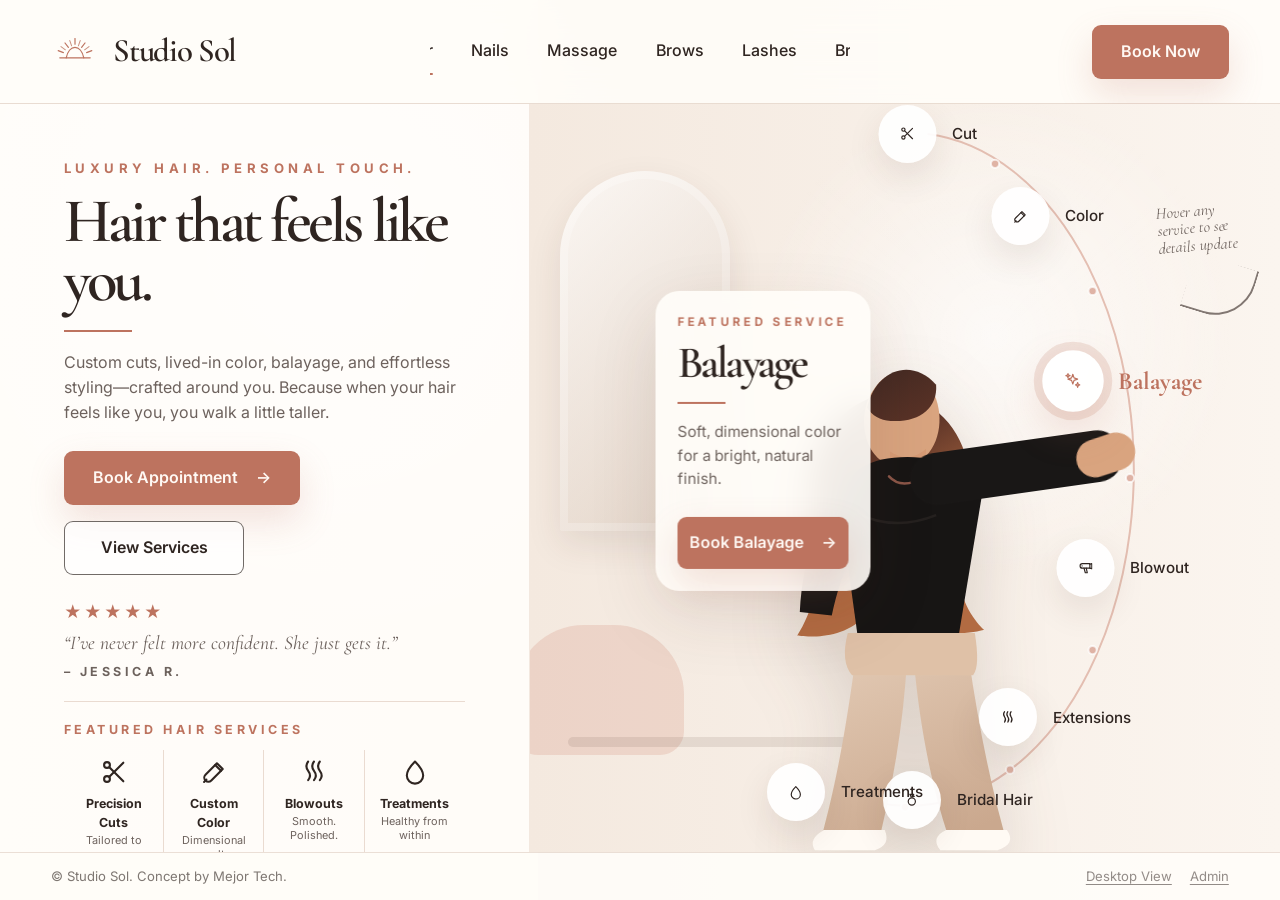
==== commit d90254ba: "Frame the desktop service arc around the model (head-to-feet) Reworks the desktop/PC visual stage to" ====
--- a/index.html
+++ b/index.html
@@ -143,40 +143,40 @@
             </div>
 
             <svg class="service-arc" viewBox="0 0 100 100" preserveAspectRatio="none" aria-hidden="true">
-              <path class="service-arc__path" d="M51 9 A 23 37 0 1 1 42 77" />
-              <circle cx="59" cy="10.5" r="0.6" />
-              <circle cx="72.5" cy="24" r="0.6" />
-              <circle cx="77" cy="46.5" r="0.6" />
-              <circle cx="73" cy="66.5" r="0.6" />
-              <circle cx="63" cy="80" r="0.6" />
-              <circle cx="48.5" cy="81.5" r="0.6" />
+              <path class="service-arc__path" d="M53 4 A 30 45 0 1 1 42 92" />
+              <circle cx="62" cy="8" r="0.55" />
+              <circle cx="75" cy="25" r="0.55" />
+              <circle cx="80" cy="50" r="0.55" />
+              <circle cx="75" cy="73" r="0.55" />
+              <circle cx="64" cy="89" r="0.55" />
+              <circle cx="50" cy="94" r="0.55" />
             </svg>
 
-            <div class="service-node service-node--cut" data-service-id="cut" style="--x: 51%; --y: 9%;">
+            <div class="service-node service-node--cut" data-service-id="cut" style="--x: 53%; --y: 4%;">
               <button type="button" aria-label="View Cut details"><svg aria-hidden="true"><use href="assets/service-icons.svg#icon-scissors"></use></svg></button>
               <span>Cut</span>
             </div>
-            <div class="service-node service-node--color" data-service-id="color" style="--x: 67%; --y: 15%;">
+            <div class="service-node service-node--color" data-service-id="color" style="--x: 69%; --y: 15%;">
               <button type="button" aria-label="View Color details"><svg aria-hidden="true"><use href="assets/service-icons.svg#icon-brush"></use></svg></button>
               <span>Color</span>
             </div>
-            <div class="service-node service-node--active service-node--balayage" data-service-id="balayage" style="--x: 76%; --y: 36%;">
+            <div class="service-node service-node--active service-node--balayage" data-service-id="balayage" style="--x: 79%; --y: 37%;">
               <button type="button" aria-label="View Balayage details" aria-pressed="true"><svg aria-hidden="true"><use href="assets/service-icons.svg#icon-sparkle"></use></svg></button>
               <span>Balayage</span>
             </div>
-            <div class="service-node service-node--blowout" data-service-id="blowout" style="--x: 76%; --y: 57%;">
+            <div class="service-node service-node--blowout" data-service-id="blowout" style="--x: 79%; --y: 62%;">
               <button type="button" aria-label="View Blowout details"><svg aria-hidden="true"><use href="assets/service-icons.svg#icon-dryer"></use></svg></button>
               <span>Blowout</span>
             </div>
-            <div class="service-node service-node--extensions" data-service-id="extensions" style="--x: 69%; --y: 74%;">
+            <div class="service-node service-node--extensions" data-service-id="extensions" style="--x: 70%; --y: 82%;">
               <button type="button" aria-label="View Extensions details"><svg aria-hidden="true"><use href="assets/service-icons.svg#icon-waves"></use></svg></button>
               <span>Extensions</span>
             </div>
-            <div class="service-node service-node--bridal" data-service-id="bridal" style="--x: 56%; --y: 83%;">
+            <div class="service-node service-node--bridal" data-service-id="bridal" style="--x: 57%; --y: 93%;">
               <button type="button" aria-label="View Bridal Hair details"><svg aria-hidden="true"><use href="assets/service-icons.svg#icon-ring"></use></svg></button>
               <span>Bridal Hair</span>
             </div>
-            <div class="service-node service-node--treatments" data-service-id="treatments" style="--x: 42%; --y: 77%;">
+            <div class="service-node service-node--treatments" data-service-id="treatments" style="--x: 42%; --y: 92%;">
               <button type="button" aria-label="View Treatments details"><svg aria-hidden="true"><use href="assets/service-icons.svg#icon-droplet"></use></svg></button>
               <span>Treatments</span>
             </div>
--- a/styles.css
+++ b/styles.css
@@ -58,30 +58,30 @@
 .button--secondary { min-width: 180px; color: var(--color-text); background: rgba(255,255,255,.62); border-color: rgba(47,37,33,.68); }
 
 /* Desktop is a strict two-column grid. The left side cannot overlap the visual stage. */
-.landing-grid { min-height: calc(100vh - var(--header-height) - var(--footer-height)); display: grid; grid-template-columns: minmax(0, 41.4%) minmax(0, 58.6%); grid-template-areas: "copy visual"; isolation: isolate; overflow: hidden; }
+.landing-grid { height: calc(100vh - var(--header-height) - var(--footer-height)); min-height: 620px; display: grid; grid-template-columns: minmax(0, 41.4%) minmax(0, 58.6%); grid-template-areas: "copy visual"; isolation: isolate; overflow: hidden; }
 .copy-column, .visual-column { min-width: 0; position: relative; }
 .copy-column { grid-area: copy; overflow: auto; overscroll-behavior: contain; background: rgba(255,253,249,.7); border-right: 1px solid rgba(238,223,213,.7); }
 .copy-column__inner { width: min(100%, 610px); min-width: 0; padding: clamp(42px, 6vh, 82px) clamp(28px, 5vw, 72px) 36px; }
 .copy-column__inner > * { min-width: 0; max-width: 100%; overflow-wrap: anywhere; }
-.eyebrow { margin: 0 0 20px; color: var(--color-accent); font-size: .82rem; font-weight: 700; letter-spacing: .34em; text-transform: uppercase; }
-.hero-title { max-width: 560px; margin: 0; font-family: var(--font-display); font-size: clamp(4rem, 6.9vw, 6.8rem); line-height: .9; font-weight: 600; letter-spacing: -.06em; overflow-wrap: anywhere; }
-.title-rule { width: 68px; height: 2px; margin: 30px 0 22px; background: var(--color-accent); }
-.hero-copy { max-width: 480px; margin: 0; color: var(--color-muted); font-size: clamp(1.02rem, 1.2vw, 1.2rem); }
-.hero-actions { display: flex; flex-wrap: wrap; gap: 20px; margin: 38px 0 34px; }
+.eyebrow { margin: 0 0 14px; color: var(--color-accent); font-size: .82rem; font-weight: 700; letter-spacing: .34em; text-transform: uppercase; }
+.hero-title { max-width: 540px; margin: 0; font-family: var(--font-display); font-size: clamp(3.1rem, 4.9vw, 5rem); line-height: .94; font-weight: 600; letter-spacing: -.06em; overflow-wrap: anywhere; }
+.title-rule { width: 68px; height: 2px; margin: 20px 0 18px; background: var(--color-accent); }
+.hero-copy { max-width: 480px; margin: 0; color: var(--color-muted); font-size: clamp(1rem, 1.1vw, 1.12rem); }
+.hero-actions { display: flex; flex-wrap: wrap; gap: 16px; margin: 26px 0 24px; }
 .mobile-service-card { display: none; }
-.testimonial { max-width: 510px; margin: 0; padding: 0 0 28px; border-bottom: 1px solid var(--color-line); color: var(--color-muted); }
-.stars { color: var(--color-accent); letter-spacing: .18em; font-size: 1.05rem; margin-bottom: 8px; }
-.testimonial blockquote { margin: 0 0 8px; font-family: var(--font-display); font-size: 1.28rem; font-style: italic; line-height: 1.35; }
+.testimonial { max-width: 510px; margin: 0; padding: 0 0 20px; border-bottom: 1px solid var(--color-line); color: var(--color-muted); }
+.stars { color: var(--color-accent); letter-spacing: .18em; font-size: 1.05rem; margin-bottom: 6px; }
+.testimonial blockquote { margin: 0 0 6px; font-family: var(--font-display); font-size: 1.22rem; font-style: italic; line-height: 1.3; }
 .testimonial__name { margin: 0; font-size: .78rem; font-weight: 700; letter-spacing: .28em; text-transform: uppercase; }
-.featured-services { max-width: 560px; margin-top: 26px; }
-.featured-services h2 { margin: 0 0 14px; color: var(--color-accent); font-size: .78rem; font-weight: 700; letter-spacing: .28em; text-transform: uppercase; }
+.featured-services { max-width: 560px; margin-top: 18px; }
+.featured-services h2 { margin: 0 0 10px; color: var(--color-accent); font-size: .78rem; font-weight: 700; letter-spacing: .28em; text-transform: uppercase; }
 .featured-services__grid { display: grid; grid-template-columns: repeat(4, minmax(0, 1fr)); }
 .mini-service { min-width: 0; padding: 8px 14px 10px; text-align: center; border-right: 1px solid var(--color-line); }
 .mini-service:last-child { border-right: 0; }
 .mini-service svg { width: 28px; height: 28px; margin: 0 auto 8px; color: var(--color-text); stroke-width: 1.8; }
 .mini-service h3 { margin: 0 0 2px; font-size: .78rem; font-weight: 700; }
 .mini-service p { margin: 0; color: var(--color-muted); font-size: .68rem; line-height: 1.25; }
-.helper-pill { max-width: 540px; min-height: 58px; margin: 24px 0 0; padding: 0 22px; display: flex; align-items: center; justify-content: space-between; gap: 18px; color: var(--color-muted); border: 1px solid var(--color-line); border-radius: 12px; background: rgba(255,255,255,.44); }
+.helper-pill { max-width: 540px; min-height: 50px; margin: 16px 0 0; padding: 0 22px; display: flex; align-items: center; justify-content: space-between; gap: 18px; color: var(--color-muted); border: 1px solid var(--color-line); border-radius: 12px; background: rgba(255,255,255,.44); }
 
 .visual-column { grid-area: visual; --arm-angle: -8deg; overflow: hidden; background: radial-gradient(circle at 62% 31%, rgba(255,255,255,.65), transparent 34%), linear-gradient(90deg, #f4e9df 0%, #fbf5ef 100%); }
 .visual-stage--desktop { position: relative; width: 100%; min-height: 100%; height: calc(100vh - var(--header-height) - var(--footer-height)); overflow: hidden; container-type: inline-size; }
@@ -96,7 +96,7 @@
 .model-body { inset: 0; width: 100%; height: auto; filter: drop-shadow(0 28px 36px rgba(69,42,30,.16)); }
 .model-arm { display: block; border-radius: 999px; background: #191716; transform: rotate(var(--arm-angle)); transition: transform 260ms ease, opacity 180ms ease; will-change: transform; }
 .model-arm > span { position: absolute; right: -6%; top: 14%; width: 28%; height: 72%; border-radius: 999px; background: #d9a47f; transform: rotate(-10deg); }
-.model-composite--desktop { left: clamp(34px, 7cqw, 94px); bottom: -4px; width: clamp(270px, 35cqw, 470px); aspect-ratio: 410 / 690; }
+.model-composite--desktop { left: 50%; transform: translateX(-50%); bottom: 0; width: clamp(330px, 46cqw, 480px); aspect-ratio: 410 / 690; }
 .model-composite--desktop .model-arm { left: 51.5%; top: 31.5%; width: 62%; height: 9%; transform-origin: 8% 50%; }
 .visual-column[data-pointing-mode="connector"] .model-arm { opacity: .58; }
 .visual-column[data-pointing-mode="connector"] .service-arc__path, .visual-column[data-pointing-mode="connector"] .mobile-service-arc__path { stroke: var(--color-accent); opacity: 1; filter: drop-shadow(0 0 6px rgba(189,115,95,.26)); }
@@ -117,7 +117,7 @@
 .service-node--active button, .mobile-node--active button { outline: 8px solid rgba(189,115,95,.18); }
 .service-node--active span { color: var(--color-accent); font-family: var(--font-display); font-size: clamp(1.55rem, 2cqw, 2.15rem); font-weight: 700; }
 
-.service-card { position: absolute; z-index: 7; left: 48%; top: 46%; transform: translate(-50%, -50%); width: clamp(230px, 26cqw, 300px); min-width: 0; padding: clamp(24px, 3cqw, 34px); border-radius: 24px; background: rgba(255,253,249,.88); box-shadow: var(--shadow-card); backdrop-filter: blur(16px); }
+.service-card { position: absolute; z-index: 7; left: 31%; top: 45%; transform: translate(-50%, -50%); width: clamp(215px, 24cqw, 285px); min-width: 0; padding: clamp(22px, 2.6cqw, 32px); border-radius: 24px; background: rgba(255,253,249,.92); box-shadow: var(--shadow-card); backdrop-filter: blur(16px); }
 .service-card p:first-child { margin: 0 0 12px; color: var(--color-accent); font-size: .74rem; font-weight: 700; letter-spacing: .28em; text-transform: uppercase; }
 .service-card h2 { margin: 0; font-family: var(--font-display); font-size: clamp(2.8rem, 4.2cqw, 4.1rem); line-height: .92; font-weight: 600; letter-spacing: -.06em; overflow-wrap: anywhere; }
 .title-rule--card { margin: 18px 0 16px; width: 48px; }
--- a/pc-view.css
+++ b/pc-view.css
@@ -82,7 +82,8 @@
 }
 
 html.pc-view .landing-grid {
-  min-height: calc(100vh - 104px - 48px);
+  height: calc(100vh - 104px - 48px);
+  min-height: 620px;
   display: grid;
   grid-template-columns: minmax(0, 41.4%) minmax(0, 58.6%);
   grid-template-areas: "copy visual";
@@ -100,37 +101,37 @@
 html.pc-view .copy-column__inner {
   width: min(100%, 610px);
   margin: 0;
-  padding: clamp(42px, 6vh, 82px) clamp(28px, 5vw, 72px) 36px;
+  padding: clamp(30px, 4vh, 52px) clamp(28px, 3.4vw, 56px) 24px;
   text-align: left;
 }
 
 html.pc-view .eyebrow {
-  margin: 0 0 20px;
+  margin: 0 0 14px;
   font-size: 0.82rem;
   letter-spacing: 0.34em;
 }
 
 html.pc-view .hero-title {
   margin: 0;
-  max-width: 560px;
-  font-size: clamp(4rem, 6.9vw, 6.8rem);
-  line-height: 0.9;
+  max-width: 540px;
+  font-size: clamp(3.1rem, 4.9vw, 5rem);
+  line-height: 0.94;
 }
 
 html.pc-view .title-rule {
-  margin: 30px 0 22px;
+  margin: 20px 0 18px;
 }
 
 html.pc-view .hero-copy {
   margin: 0;
   max-width: 480px;
-  font-size: clamp(1.02rem, 1.2vw, 1.2rem);
+  font-size: clamp(1rem, 1.1vw, 1.12rem);
 }
 
 html.pc-view .hero-actions {
   justify-content: flex-start;
-  margin: 38px 0 34px;
-  gap: 20px;
+  margin: 26px 0 24px;
+  gap: 16px;
 }
 
 html.pc-view .hero-actions .button {
@@ -188,9 +189,10 @@
 }
 
 html.pc-view .model-composite--desktop {
-  left: clamp(34px, 7cqw, 94px);
-  bottom: -4px;
-  width: clamp(270px, 35cqw, 470px);
+  left: 50%;
+  transform: translateX(-50%);
+  bottom: 0;
+  width: clamp(330px, 46cqw, 480px);
 }
 
 html.pc-view .service-arc {
@@ -200,10 +202,10 @@
 }
 
 html.pc-view .service-card {
-  left: 48%;
-  top: 46%;
+  left: 31%;
+  top: 45%;
   transform: translate(-50%, -50%);
-  width: clamp(230px, 26cqw, 300px);
+  width: clamp(215px, 24cqw, 285px);
 }
 
 html.pc-view .hover-note {
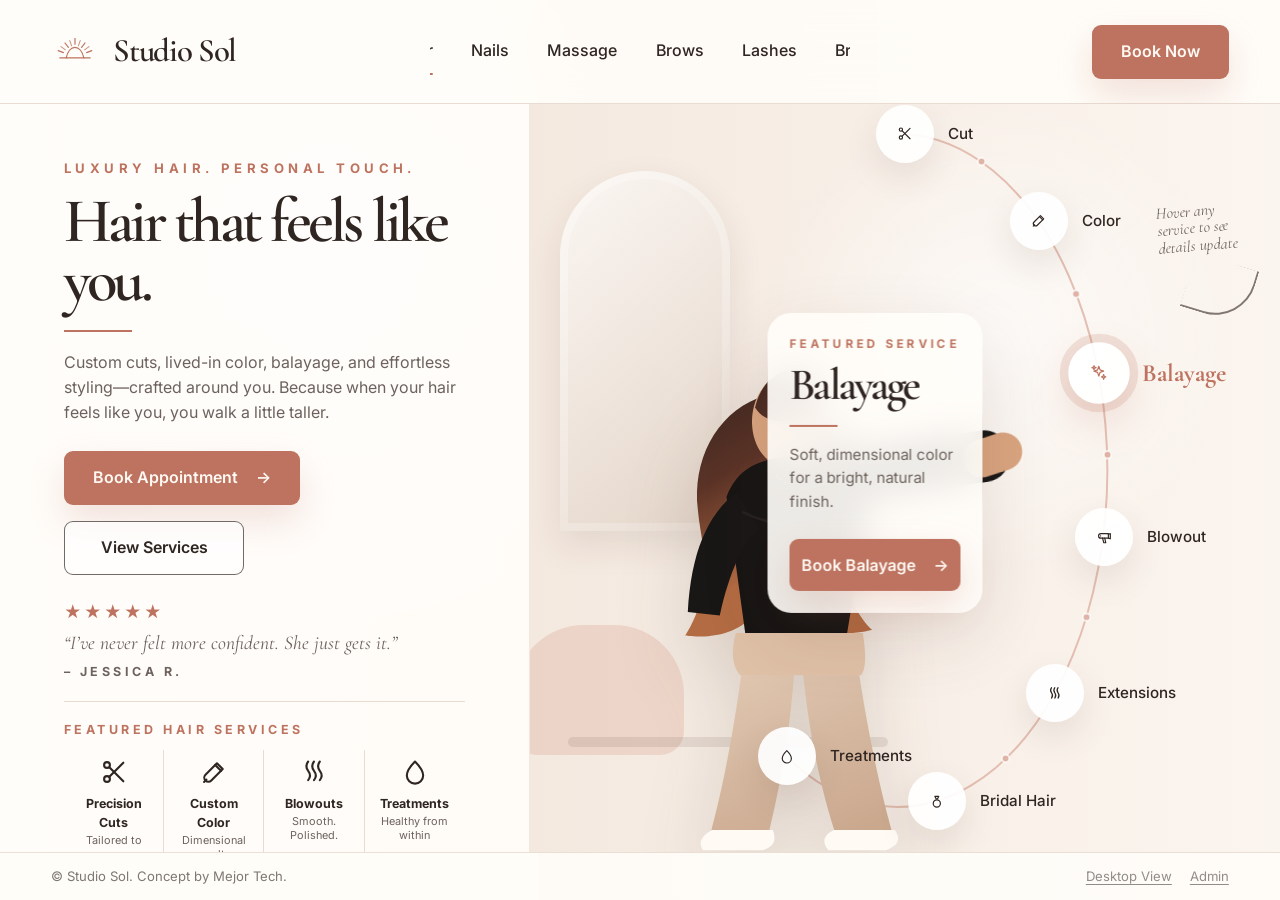
==== commit e466760b: "Seat service icons on the arc, even spacing; reposition card and model Refines the desktop service s" ====
--- a/index.html
+++ b/index.html
@@ -143,40 +143,40 @@
             </div>
 
             <svg class="service-arc" viewBox="0 0 100 100" preserveAspectRatio="none" aria-hidden="true">
-              <path class="service-arc__path" d="M53 4 A 30 45 0 1 1 42 92" />
-              <circle cx="62" cy="8" r="0.55" />
-              <circle cx="75" cy="25" r="0.55" />
-              <circle cx="80" cy="50" r="0.55" />
-              <circle cx="75" cy="73" r="0.55" />
-              <circle cx="64" cy="89" r="0.55" />
-              <circle cx="50" cy="94" r="0.55" />
+              <path class="service-arc__path" d="M50 4 A 28 45 0 1 1 34.2 87.2" />
+              <circle cx="60.2" cy="7.7" r="0.5" />
+              <circle cx="72.8" cy="25.4" r="0.5" />
+              <circle cx="77" cy="46.9" r="0.5" />
+              <circle cx="74.2" cy="68.6" r="0.5" />
+              <circle cx="63.4" cy="87.5" r="0.5" />
+              <circle cx="43.3" cy="93.1" r="0.5" />
             </svg>
 
-            <div class="service-node service-node--cut" data-service-id="cut" style="--x: 53%; --y: 4%;">
+            <div class="service-node service-node--cut" data-service-id="cut" style="--x: 50%; --y: 4%;">
               <button type="button" aria-label="View Cut details"><svg aria-hidden="true"><use href="assets/service-icons.svg#icon-scissors"></use></svg></button>
               <span>Cut</span>
             </div>
-            <div class="service-node service-node--color" data-service-id="color" style="--x: 69%; --y: 15%;">
+            <div class="service-node service-node--color" data-service-id="color" style="--x: 67.8%; --y: 15.6%;">
               <button type="button" aria-label="View Color details"><svg aria-hidden="true"><use href="assets/service-icons.svg#icon-brush"></use></svg></button>
               <span>Color</span>
             </div>
-            <div class="service-node service-node--active service-node--balayage" data-service-id="balayage" style="--x: 79%; --y: 37%;">
+            <div class="service-node service-node--active service-node--balayage" data-service-id="balayage" style="--x: 75.8%; --y: 35.9%;">
               <button type="button" aria-label="View Balayage details" aria-pressed="true"><svg aria-hidden="true"><use href="assets/service-icons.svg#icon-sparkle"></use></svg></button>
               <span>Balayage</span>
             </div>
-            <div class="service-node service-node--blowout" data-service-id="blowout" style="--x: 79%; --y: 62%;">
+            <div class="service-node service-node--blowout" data-service-id="blowout" style="--x: 76.5%; --y: 57.9%;">
               <button type="button" aria-label="View Blowout details"><svg aria-hidden="true"><use href="assets/service-icons.svg#icon-dryer"></use></svg></button>
               <span>Blowout</span>
             </div>
-            <div class="service-node service-node--extensions" data-service-id="extensions" style="--x: 70%; --y: 82%;">
+            <div class="service-node service-node--extensions" data-service-id="extensions" style="--x: 70%; --y: 78.8%;">
               <button type="button" aria-label="View Extensions details"><svg aria-hidden="true"><use href="assets/service-icons.svg#icon-waves"></use></svg></button>
               <span>Extensions</span>
             </div>
-            <div class="service-node service-node--bridal" data-service-id="bridal" style="--x: 57%; --y: 93%;">
+            <div class="service-node service-node--bridal" data-service-id="bridal" style="--x: 54.2%; --y: 93.2%;">
               <button type="button" aria-label="View Bridal Hair details"><svg aria-hidden="true"><use href="assets/service-icons.svg#icon-ring"></use></svg></button>
               <span>Bridal Hair</span>
             </div>
-            <div class="service-node service-node--treatments" data-service-id="treatments" style="--x: 42%; --y: 92%;">
+            <div class="service-node service-node--treatments" data-service-id="treatments" style="--x: 34.2%; --y: 87.2%;">
               <button type="button" aria-label="View Treatments details"><svg aria-hidden="true"><use href="assets/service-icons.svg#icon-droplet"></use></svg></button>
               <span>Treatments</span>
             </div>
--- a/styles.css
+++ b/styles.css
@@ -96,7 +96,7 @@
 .model-body { inset: 0; width: 100%; height: auto; filter: drop-shadow(0 28px 36px rgba(69,42,30,.16)); }
 .model-arm { display: block; border-radius: 999px; background: #191716; transform: rotate(var(--arm-angle)); transition: transform 260ms ease, opacity 180ms ease; will-change: transform; }
 .model-arm > span { position: absolute; right: -6%; top: 14%; width: 28%; height: 72%; border-radius: 999px; background: #d9a47f; transform: rotate(-10deg); }
-.model-composite--desktop { left: 50%; transform: translateX(-50%); bottom: 0; width: clamp(330px, 46cqw, 480px); aspect-ratio: 410 / 690; }
+.model-composite--desktop { left: 35%; transform: translateX(-50%); bottom: 0; width: clamp(330px, 46cqw, 480px); aspect-ratio: 410 / 690; }
 .model-composite--desktop .model-arm { left: 51.5%; top: 31.5%; width: 62%; height: 9%; transform-origin: 8% 50%; }
 .visual-column[data-pointing-mode="connector"] .model-arm { opacity: .58; }
 .visual-column[data-pointing-mode="connector"] .service-arc__path, .visual-column[data-pointing-mode="connector"] .mobile-service-arc__path { stroke: var(--color-accent); opacity: 1; filter: drop-shadow(0 0 6px rgba(189,115,95,.26)); }
@@ -107,17 +107,17 @@
 .service-arc__path { vector-effect: non-scaling-stroke; }
 .service-arc circle, .mobile-service-arc circle { fill: var(--color-accent-soft); stroke: rgba(255,255,255,.72); stroke-width: 2; }
 .service-arc circle { vector-effect: non-scaling-stroke; }
-.service-node { --node-size: clamp(58px, 6cqw, 76px); position: absolute; z-index: 6; left: var(--x); top: var(--y); transform: translate(-50%, -50%); display: flex; align-items: center; gap: 16px; min-width: max-content; }
+.service-node { --node-size: clamp(58px, 6cqw, 76px); --label-gap: 14px; position: absolute; z-index: 6; left: var(--x); top: var(--y); width: 0; height: 0; }
 .service-node button, .mobile-node button { border: 0; border-radius: 50%; display: grid; place-items: center; background: rgba(255,255,255,.93); color: var(--color-text); box-shadow: var(--shadow-soft); cursor: pointer; touch-action: manipulation; transition: transform 180ms ease, box-shadow 180ms ease, color 180ms ease; }
-.service-node button { width: var(--node-size); height: var(--node-size); }
+.service-node button { position: absolute; left: 0; top: 0; width: var(--node-size); height: var(--node-size); margin: calc(var(--node-size) / -2) 0 0 calc(var(--node-size) / -2); }
 .service-node svg, .mobile-node svg { width: 34%; height: 34%; stroke-width: 1.8; }
-.service-node span { color: var(--color-text); font-size: clamp(.95rem, 1.15cqw, 1.12rem); font-weight: 500; white-space: nowrap; }
+.service-node span { position: absolute; left: calc(var(--node-size) / 2 + var(--label-gap)); top: 0; transform: translateY(-50%); color: var(--color-text); font-size: clamp(.95rem, 1.15cqw, 1.12rem); font-weight: 500; white-space: nowrap; }
 .service-node button:hover, .service-node button:focus-visible, .service-node--active button, .mobile-node button:hover, .mobile-node button:focus-visible, .mobile-node--active button { transform: scale(1.06); color: var(--color-accent); box-shadow: 0 16px 40px rgba(189,115,95,.22); }
 .service-node--active, .mobile-node--active { z-index: 12; }
 .service-node--active button, .mobile-node--active button { outline: 8px solid rgba(189,115,95,.18); }
 .service-node--active span { color: var(--color-accent); font-family: var(--font-display); font-size: clamp(1.55rem, 2cqw, 2.15rem); font-weight: 700; }
 
-.service-card { position: absolute; z-index: 7; left: 31%; top: 45%; transform: translate(-50%, -50%); width: clamp(215px, 24cqw, 285px); min-width: 0; padding: clamp(22px, 2.6cqw, 32px); border-radius: 24px; background: rgba(255,253,249,.92); box-shadow: var(--shadow-card); backdrop-filter: blur(16px); }
+.service-card { position: absolute; z-index: 7; left: 46%; top: 48%; transform: translate(-50%, -50%); width: clamp(215px, 24cqw, 285px); min-width: 0; padding: clamp(22px, 2.6cqw, 32px); border-radius: 24px; background: rgba(255,253,249,.92); box-shadow: var(--shadow-card); backdrop-filter: blur(16px); }
 .service-card p:first-child { margin: 0 0 12px; color: var(--color-accent); font-size: .74rem; font-weight: 700; letter-spacing: .28em; text-transform: uppercase; }
 .service-card h2 { margin: 0; font-family: var(--font-display); font-size: clamp(2.8rem, 4.2cqw, 4.1rem); line-height: .92; font-weight: 600; letter-spacing: -.06em; overflow-wrap: anywhere; }
 .title-rule--card { margin: 18px 0 16px; width: 48px; }
--- a/pc-view.css
+++ b/pc-view.css
@@ -189,7 +189,7 @@
 }
 
 html.pc-view .model-composite--desktop {
-  left: 50%;
+  left: 35%;
   transform: translateX(-50%);
   bottom: 0;
   width: clamp(330px, 46cqw, 480px);
@@ -202,8 +202,8 @@
 }
 
 html.pc-view .service-card {
-  left: 31%;
-  top: 45%;
+  left: 46%;
+  top: 48%;
   transform: translate(-50%, -50%);
   width: clamp(215px, 24cqw, 285px);
 }
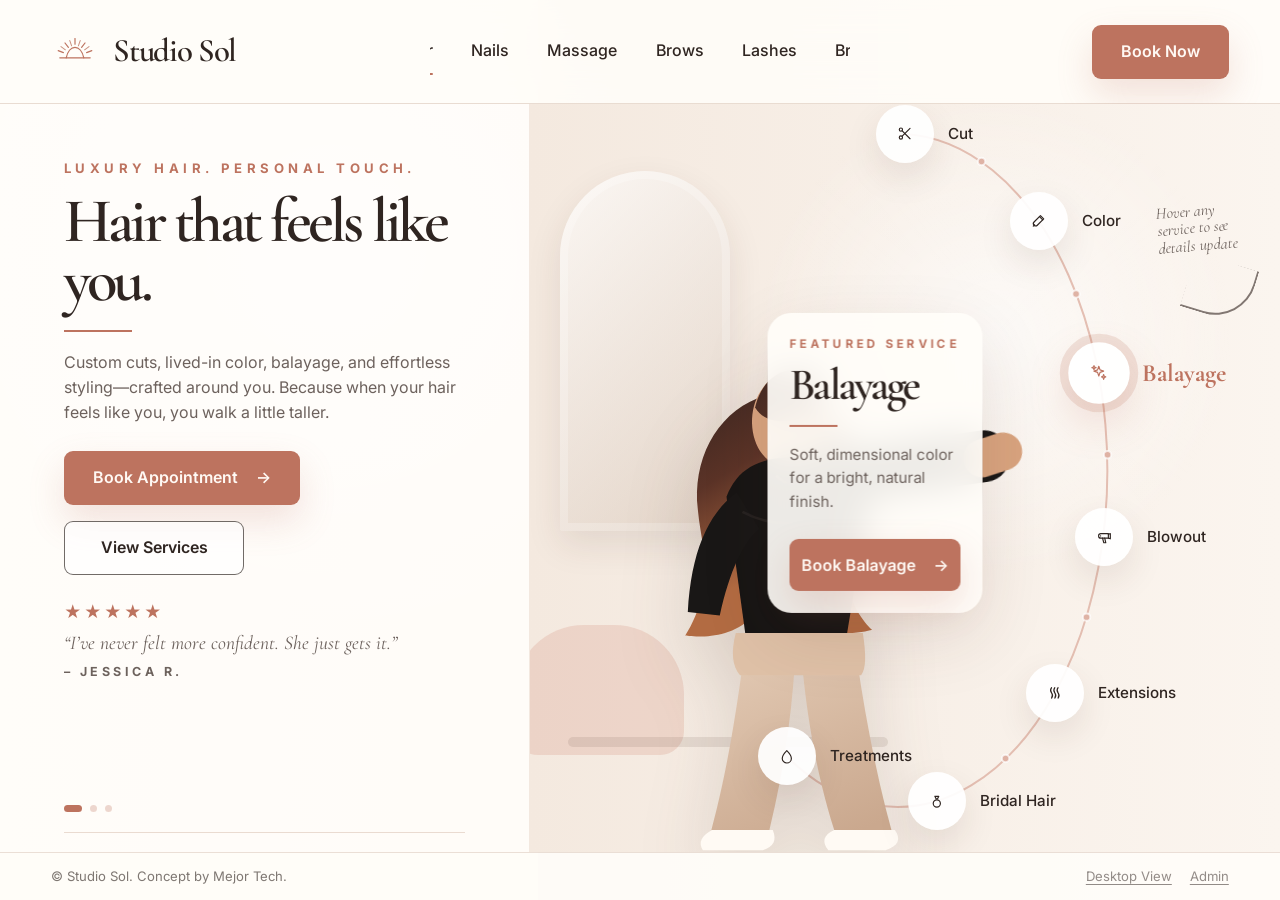
==== commit 2ac9c77f: "Replace testimonial with sliding reviews carousel" ====
--- a/index.html
+++ b/index.html
@@ -22,6 +22,7 @@
     <link rel="preload" href="assets/stylist-body-placeholder.svg" as="image" />
     <link rel="preload" href="assets/stylist-mobile-base.svg" as="image" media="(max-width: 900px)" />
     <link rel="stylesheet" href="styles.css" />
+    <link rel="stylesheet" href="reviews-carousel.css" />
     <link rel="stylesheet" href="pc-view.css" />
     <script src="app.js" defer></script>
   </head>
@@ -80,10 +81,29 @@
               <img src="assets/balayage-thumbnail.svg" alt="Dimensional brunette balayage hair waves" />
             </article>
 
-            <aside class="testimonial" aria-label="Client testimonial">
-              <div class="stars" aria-label="5 star rating">★★★★★</div>
-              <blockquote>“I’ve never felt more confident. She just gets it.”</blockquote>
-              <p class="testimonial__name">– Jessica R.</p>
+            <aside class="testimonial" aria-label="Client reviews" data-review-carousel>
+              <div class="review-slider">
+                <article class="review-slide is-active" data-review-slide>
+                  <div class="stars" aria-label="5 star rating">★★★★★</div>
+                  <blockquote>“I’ve never felt more confident. She just gets it.”</blockquote>
+                  <p class="testimonial__name">– Jessica R.</p>
+                </article>
+                <article class="review-slide" data-review-slide>
+                  <div class="stars" aria-label="5 star rating">★★★★★</div>
+                  <blockquote>“The color looks soft, expensive, and completely natural.”</blockquote>
+                  <p class="testimonial__name">– Marisol A.</p>
+                </article>
+                <article class="review-slide" data-review-slide>
+                  <div class="stars" aria-label="5 star rating">★★★★★</div>
+                  <blockquote>“My blowout lasted for days. I’m obsessed.”</blockquote>
+                  <p class="testimonial__name">– Kayla M.</p>
+                </article>
+              </div>
+              <div class="review-dots" aria-hidden="true">
+                <span class="review-dot is-active" data-review-dot></span>
+                <span class="review-dot" data-review-dot></span>
+                <span class="review-dot" data-review-dot></span>
+              </div>
             </aside>
 
             <section class="featured-services" aria-labelledby="featured-title">
--- a/reviews-carousel.css
+++ b/reviews-carousel.css
@@ -0,0 +1,76 @@
+.testimonial {
+  position: relative;
+  overflow: hidden;
+  min-height: 128px;
+}
+
+.review-slider {
+  position: relative;
+  min-height: 104px;
+}
+
+.review-slide {
+  position: absolute;
+  inset: 0;
+  opacity: 0;
+  transform: translateX(-34px);
+  transition: opacity 460ms ease, transform 460ms ease;
+  pointer-events: none;
+}
+
+.review-slide.is-active {
+  opacity: 1;
+  transform: translateX(0);
+  pointer-events: auto;
+}
+
+.review-slide.is-exiting {
+  opacity: 0;
+  transform: translateX(34px);
+}
+
+.review-slide .stars {
+  margin-bottom: 6px;
+}
+
+.review-slide blockquote {
+  margin: 0 0 6px;
+  font-family: var(--font-display);
+  font-size: 1.22rem;
+  font-style: italic;
+  line-height: 1.3;
+}
+
+.review-slide .testimonial__name {
+  margin: 0;
+}
+
+.review-dots {
+  display: flex;
+  gap: 8px;
+  margin-top: 102px;
+}
+
+.review-dot {
+  width: 7px;
+  height: 7px;
+  border-radius: 999px;
+  background: rgba(189, 115, 95, 0.28);
+}
+
+.review-dot.is-active {
+  width: 18px;
+  background: var(--color-accent);
+}
+
+@media (max-width: 900px) {
+  .testimonial {
+    display: none;
+  }
+}
+
+@media (prefers-reduced-motion: reduce) {
+  .review-slide {
+    transition: none;
+  }
+}
--- a/pc-view.css
+++ b/pc-view.css
@@ -220,3 +220,86 @@
   padding: 0 70px;
   font-size: 0.82rem;
 }
+
+/* Admin auth PC view */
+html.pc-view body.auth-page {
+  min-width: 1440px;
+  background:
+    radial-gradient(circle at 24% 20%, rgba(255, 255, 255, 0.98), transparent 32%),
+    radial-gradient(circle at 78% 42%, rgba(223, 179, 165, 0.18), transparent 34%),
+    linear-gradient(135deg, #fffdf9 0%, #fbf7f1 48%, #f4e9df 100%);
+}
+
+html.pc-view .auth-shell {
+  width: 1440px;
+  min-height: 100vh;
+  display: grid;
+  grid-template-rows: 104px 1fr 48px;
+}
+
+html.pc-view .auth-header {
+  min-height: 104px;
+  height: 104px;
+  display: flex;
+  align-items: center;
+  justify-content: flex-start;
+  padding: 0 70px;
+  border-bottom: 1px solid rgba(221, 202, 190, 0.58);
+  background: rgba(255, 253, 249, 0.86);
+}
+
+html.pc-view .auth-header::after {
+  content: none;
+  display: none;
+}
+
+html.pc-view .auth-header .brand__mark {
+  width: 48px;
+}
+
+html.pc-view .auth-header .brand__name {
+  font-size: clamp(2.05rem, 2.5vw, 3rem);
+}
+
+html.pc-view .auth-main {
+  display: grid;
+  place-items: center;
+  align-items: center;
+  padding: 70px 22px;
+}
+
+html.pc-view .auth-card {
+  width: min(100%, 440px);
+  padding: 42px;
+  border-radius: 24px;
+}
+
+html.pc-view .auth-card--register {
+  width: min(100%, 560px);
+}
+
+html.pc-view .auth-title {
+  font-size: 4.1rem;
+}
+
+html.pc-view .auth-grid {
+  display: grid;
+  grid-template-columns: repeat(2, minmax(0, 1fr));
+  gap: 16px;
+}
+
+html.pc-view .auth-links {
+  display: flex;
+  align-items: center;
+  justify-content: space-between;
+  flex-direction: row;
+}
+
+html.pc-view .auth-footer {
+  min-height: 48px;
+  display: flex;
+  flex-wrap: nowrap;
+  justify-content: space-between;
+  padding: 0 70px;
+  font-size: 0.82rem;
+}
